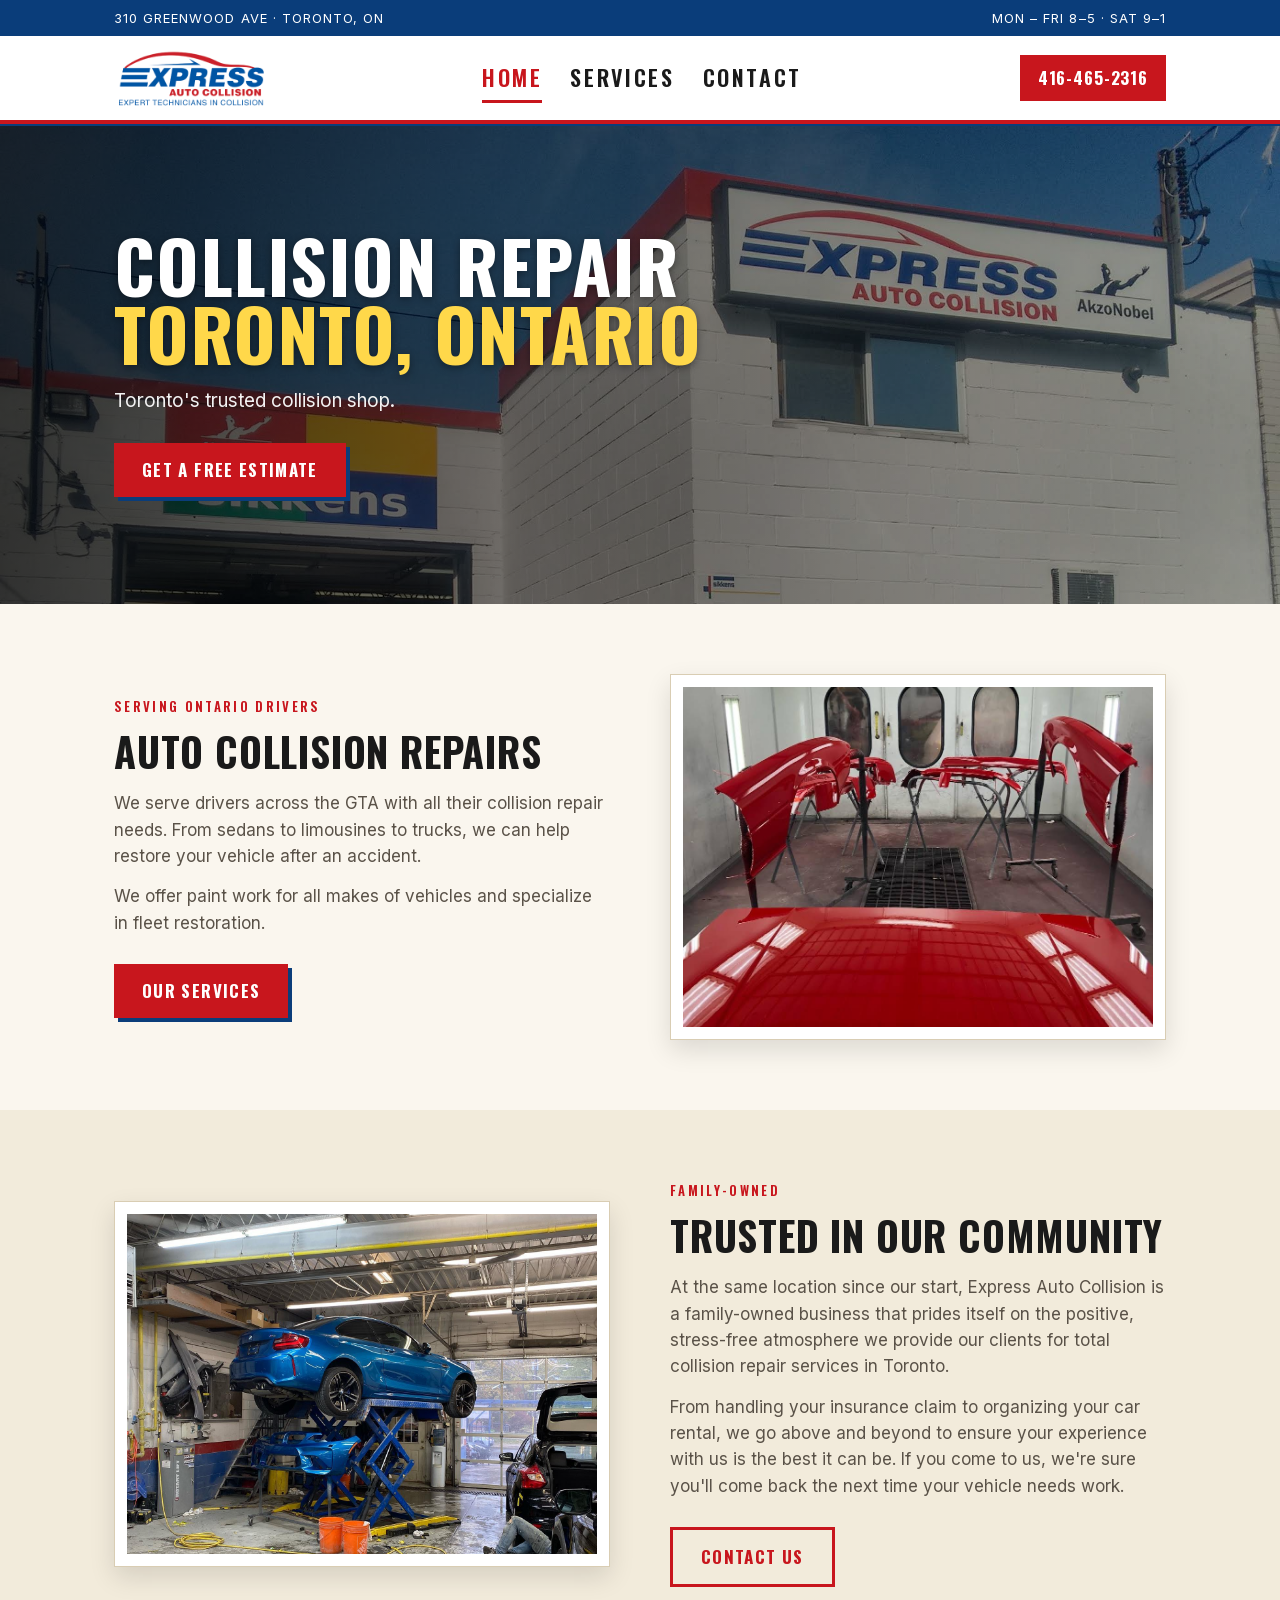
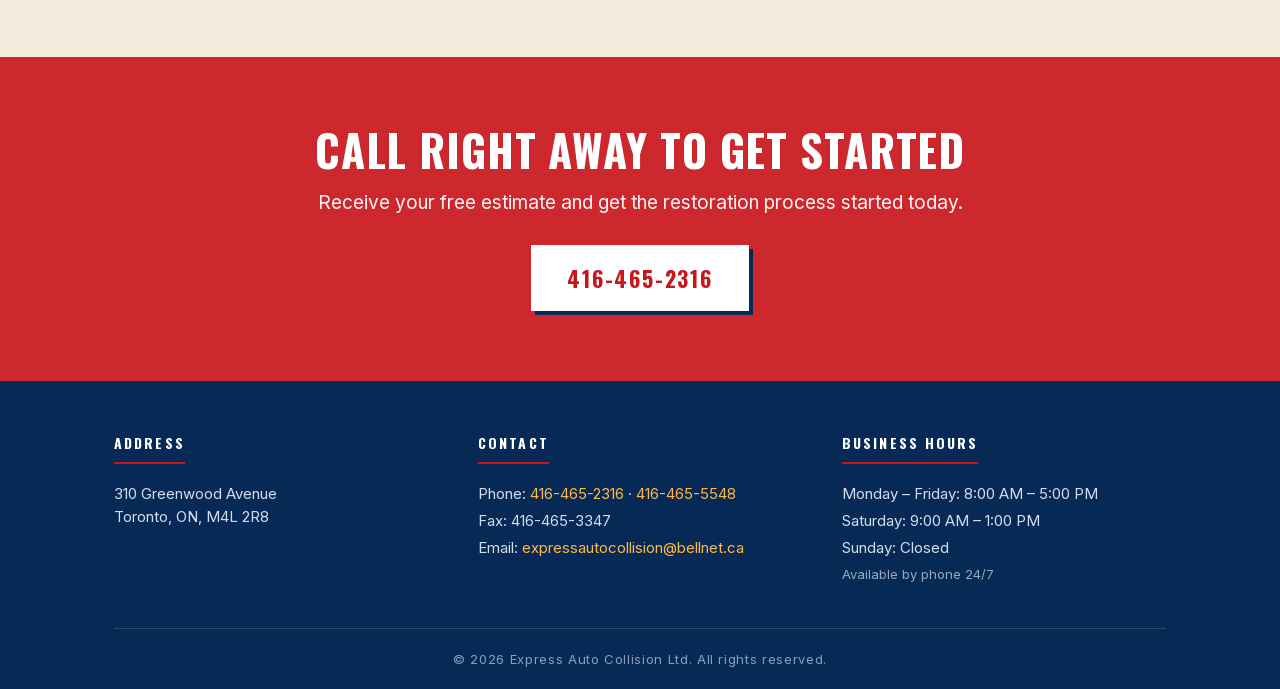
==== index.html @ 0d34accd "More text updates" ====
<!DOCTYPE html>
<html lang="en">
<head>
  <meta charset="UTF-8">
  <meta name="viewport" content="width=device-width, initial-scale=1.0">
  <title>Express Auto Collision &mdash; Toronto Collision Repair</title>
  <meta name="description" content="Express Auto Collision in Toronto, Ontario &mdash; collision repairs, paintwork, fleet restoration, insurance claims handling, and free estimates.">
  <link rel="icon" type="image/png" href="assets/favicon/favicon-96x96.png" sizes="96x96">
  <link rel="icon" type="image/svg+xml" href="assets/favicon/favicon.svg">
  <link rel="shortcut icon" href="assets/favicon/favicon.ico">
  <link rel="apple-touch-icon" sizes="180x180" href="assets/favicon/apple-touch-icon.png">
  <link rel="manifest" href="assets/favicon/site.webmanifest">
  <link rel="stylesheet" href="styles.css">
</head>
<body>

  <div class="topbar">
    <div class="topbar-inner">
      <span>310 Greenwood Ave &middot; Toronto, ON</span>
      <span>Mon &ndash; Fri 8&ndash;5 &middot; Sat 9&ndash;1</span>
    </div>
  </div>

  <header class="site">
    <div class="container">
      <div class="header-row">
        <a href="index.html" class="logo">
          <img src="assets/images/logo.png" alt="Express Auto Collision">
        </a>
        <nav class="main" id="mainnav">
          <a href="index.html" class="active">Home</a>
          <a href="services.html">Services</a>
          <a href="contact.html">Contact</a>
        </nav>
        <a href="tel:4164652316" class="phone-cta">416-465-2316</a>
        <button class="menu-btn" id="menubtn" aria-label="Toggle menu" aria-controls="mainnav" aria-expanded="false">
          <span class="bar"></span>
          <span class="bar"></span>
          <span class="bar"></span>
        </button>
      </div>
    </div>
  </header>

  <section class="hero">
    <img class="hero-img" src="assets/images/outside.jpg" alt="Express Auto Collision storefront" style="object-position: top;">
    <div class="hero-overlay">
      <div class="hero-content">
        <h1>
          Collision Repair
          <span class="accent">Toronto, Ontario</span>
        </h1>
        <p class="lede">Toronto's trusted collision shop.</p>
        <a href="contact.html" class="btn btn-primary">Get a Free Estimate</a>
      </div>
    </div>
  </section>


  <section class="split">
    <div class="container">
      <div class="split-grid">
        <div>
          <p class="eyebrow">Serving Ontario Drivers</p>
          <h2>Auto Collision Repairs</h2>
          <p>We serve drivers across the GTA with all their collision repair needs. From sedans to limousines to trucks, we can help restore your vehicle after an accident.</p>
          <p>We offer paint work for all makes of vehicles and specialize in fleet restoration.</p>
          <a href="services.html" class="btn btn-primary" style="margin-top:14px;">Our Services</a>
        </div>
        <div class="framed">
          <img src="assets/images/red.jpg" alt="Red paint job in progress">
        </div>
      </div>
    </div>
  </section>

  <section class="split alt">

    <div class="container">
      <div class="split-grid reverse">
        <div>
          <p class="eyebrow">Family-Owned</p>
          <h2>Trusted in Our Community</h2>
          <p>At the same location since our start, Express Auto Collision is a family-owned business that prides itself on the positive, stress-free atmosphere we provide our clients for total collision repair services in Toronto.</p>
          <p>From handling your insurance claim to organizing your car rental, we go above and beyond to ensure your experience with us is the best it can be. If you come to us, we're sure you'll come back the next time your vehicle needs work.</p>
          <a href="contact.html" class="btn btn-outline" style="margin-top:14px;">Contact Us</a>
        </div>
        <div class="framed">
          <img src="assets/images/bmw-on-lift.png" alt="Vehicle on lift inside shop">
        </div>
      </div>
    </div>
  </section>

  <section class="cta-banner">
    <div class="container">
      <h2>Call Right Away to Get Started</h2>
      <p>Receive your free estimate and get the restoration process started today.</p>
      <a href="tel:4164652316" class="btn">416-465-2316</a>
    </div>
  </section>

  <footer class="site">
    <div class="container">
      <div class="footer-grid">
        <div>
          <h4>Address</h4>
          <p>310 Greenwood Avenue<br>Toronto, ON, M4L 2R8</p>
        </div>
        <div>
          <h4>Contact</h4>
          <p>Phone: <a href="tel:4164652316">416-465-2316</a> &middot; <a href="tel:4164655548">416-465-5548</a></p>
          <p>Fax: 416-465-3347</p>
          <p>Email: <a href="mailto:expressautocollision@bellnet.ca">expressautocollision@bellnet.ca</a></p>
        </div>
        <div>
          <h4>Business Hours</h4>
          <p>Monday &ndash; Friday: 8:00 AM &ndash; 5:00 PM</p>
          <p>Saturday: 9:00 AM &ndash; 1:00 PM</p>
          <p>Sunday: Closed</p>
          <p style="opacity:.7;font-size:13px;">Available by phone 24/7</p>
        </div>
      </div>
      <div class="copyright">
        &copy; <span id="year">2026</span> Express Auto Collision Ltd. All rights reserved.
      </div>
    </div>
  </footer>

  <script>
    document.getElementById('year').textContent = new Date().getFullYear();
    const btn = document.getElementById('menubtn');
    const nav = document.getElementById('mainnav');
    const setMenu = (open) => {
      nav.classList.toggle('open', open);
      btn.setAttribute('aria-expanded', open);
    };
    btn.addEventListener('click', (e) => {
      e.stopPropagation();
      setMenu(!nav.classList.contains('open'));
    });
    nav.querySelectorAll('a').forEach(a => a.addEventListener('click', () => setMenu(false)));
    document.addEventListener('click', (e) => {
      if (nav.classList.contains('open') && !nav.contains(e.target) && !btn.contains(e.target)) setMenu(false);
    });
    document.addEventListener('keydown', (e) => { if (e.key === 'Escape') setMenu(false); });
  </script>
</body>
</html>
---- styles.css ----
@font-face {
  font-family: 'Oswald';
  font-style: normal;
  font-weight: 500 700;
  font-display: swap;
  src: url(assets/fonts/Oswald.woff2) format('woff2');
}
@font-face {
  font-family: 'Inter';
  font-style: normal;
  font-weight: 400 600;
  font-display: swap;
  src: url(assets/fonts/Inter.woff2) format('woff2');
}

:root {
  --red: #C8161D;
  --red-dark: #9E1117;
  --blue: #0A3D7A;
  --blue-dark: #062a55;
  --ink: #1a1a1a;
  --paper: #FAF6EE;
  --paper-2: #F2EBDB;
  --rule: #d9cdb3;
  --muted: #5a5248;
}

* { box-sizing: border-box; margin: 0; padding: 0; }

html { scroll-behavior: smooth; }

body {
  font-family: 'Inter', -apple-system, BlinkMacSystemFont, 'Segoe UI', sans-serif;
  background: var(--paper);
  color: var(--ink);
  line-height: 1.55;
  -webkit-font-smoothing: antialiased;
}

img { display: block; max-width: 100%; }
a { color: inherit; }

.container, .hero-content, .topbar-inner { max-width: 1100px; margin: 0 auto; }
.container, .hero-content { padding: 0 24px; }

h1, h2, h3, .display {
  font-family: 'Oswald', 'Arial Narrow', sans-serif;
  font-weight: 700;
  letter-spacing: 0.02em;
  text-transform: uppercase;
  line-height: 1.05;
}

.eyebrow {
  font-family: 'Oswald', sans-serif;
  font-weight: 600;
  letter-spacing: 0.18em;
  text-transform: uppercase;
  font-size: 13px;
  color: var(--red);
}

.topbar {
  background: var(--blue);
  color: #fff;
  font-size: 13px;
  letter-spacing: 0.08em;
  text-transform: uppercase;
}
.topbar-inner {
  display: flex;
  justify-content: space-between;
  align-items: center;
  padding: 8px 24px;
}
.topbar a { text-decoration: none; font-weight: 600; }
.topbar a:hover { color: #ffd; }

header.site {
  background: #fff;
  border-bottom: 4px solid var(--red);
  position: sticky;
  top: 0;
  z-index: 50;
  box-shadow: 0 2px 0 var(--blue);
}
.header-row {
  display: flex;
  align-items: center;
  justify-content: space-between;
  padding: 14px 0;
}
.logo img { height: 56px; width: auto; }

nav.main { display: flex; gap: 28px; align-items: center; }
nav.main a {
  font-family: 'Oswald', sans-serif;
  font-weight: 600;
  letter-spacing: 0.12em;
  text-transform: uppercase;
  text-decoration: none;
  color: var(--ink);
  font-size: 22px;
  padding: 6px 0;
  border-bottom: 3px solid transparent;
  transition: border-color .15s, color .15s;
}
nav.main a:hover { color: var(--red); }
nav.main a.active { color: var(--red); border-bottom-color: var(--red); }

.phone-cta {
  font-family: 'Oswald', sans-serif;
  font-weight: 700;
  letter-spacing: 0.05em;
  background: var(--red);
  color: #fff !important;
  text-decoration: none;
  padding: 10px 18px;
  font-size: 17px;
  display: inline-flex;
  align-items: center;
  gap: 8px;
}
.phone-cta:hover { background: var(--red-dark); }

.menu-btn {
  display: none;
  background: none;
  border: 2px solid var(--ink);
  width: 42px;
  height: 38px;
  padding: 0;
  position: relative;
  cursor: pointer;
}
.menu-btn .bar {
  position: absolute;
  left: 9px;
  right: 9px;
  height: 2px;
  background: var(--ink);
  transition: top .2s ease, transform .2s ease, opacity .15s ease;
}
.menu-btn .bar:nth-child(1) { top: 11px; }
.menu-btn .bar:nth-child(2) { top: 17px; }
.menu-btn .bar:nth-child(3) { top: 23px; }
.menu-btn[aria-expanded="true"] .bar:nth-child(1) { top: 17px; transform: rotate(45deg); }
.menu-btn[aria-expanded="true"] .bar:nth-child(2) { opacity: 0; }
.menu-btn[aria-expanded="true"] .bar:nth-child(3) { top: 17px; transform: rotate(-45deg); }

.hero {
  position: relative;
  background: #222;
  overflow: hidden;
}
.hero-img {
  width: 100%;
  height: 480px;
  object-fit: cover;
  object-position: center;
  filter: brightness(0.75);
}
.hero-overlay, .page-banner-overlay {
  position: absolute;
  inset: 0;
  display: flex;
  align-items: center;
}
.hero-overlay {
  background: linear-gradient(90deg, rgba(0,0,0,0.7) 0%, rgba(0,0,0,0.35) 50%, rgba(0,0,0,0.1) 100%);
}
.hero-content { width: 100%; }
.hero h1 {
  color: #fff;
  font-size: clamp(40px, 6vw, 72px);
  line-height: 0.95;
  margin-bottom: 18px;
  text-shadow: 0 2px 8px rgba(0,0,0,0.4);
}
.hero h1 .accent { color: #ffd84a; display: block; }
.hero p.lede {
  color: #f2f2f2;
  font-size: 19px;
  max-width: 560px;
  margin-bottom: 28px;
}

.btn {
  display: inline-block;
  font-family: 'Oswald', sans-serif;
  font-weight: 700;
  text-transform: uppercase;
  letter-spacing: 0.08em;
  text-decoration: none;
  padding: 14px 28px;
  font-size: 17px;
  transition: transform .1s, background .15s;
  border: 0;
  cursor: pointer;
}
.btn-primary {
  background: var(--red);
  color: #fff;
  box-shadow: 4px 4px 0 var(--blue);
}
.btn-primary:hover { background: var(--red-dark); transform: translate(-2px, -2px); box-shadow: 6px 6px 0 var(--blue); }
.btn-outline {
  background: transparent;
  color: var(--red);
  border: 3px solid var(--red);
}
.btn-outline:hover { background: var(--red); color: #fff; }

.trust-strip {
  background: var(--blue);
  color: #fff;
}
.trust-grid {
  display: grid;
  grid-template-columns: repeat(3, 1fr);
}
.trust-item {
  padding: 22px 16px;
  text-align: center;
  font-family: 'Oswald', sans-serif;
  font-weight: 600;
  letter-spacing: 0.08em;
  text-transform: uppercase;
  font-size: 15px;
  border-right: 1px solid rgba(255,255,255,0.25);
}
.trust-item:last-child { border-right: 0; }
.trust-item .check { color: #ffd84a; font-weight: 900; margin-right: 6px; }

section.split {
  padding: 70px 0;
}
section.split.alt { background: var(--paper-2); }
.split-grid {
  display: grid;
  grid-template-columns: 1fr 1fr;
  gap: 60px;
  align-items: center;
}
.split-grid.reverse > div:first-child { order: 2; }

section h2 {
  font-size: clamp(28px, 3.5vw, 40px);
  color: var(--ink);
  margin-bottom: 18px;
}
section p { color: var(--muted); margin-bottom: 14px; font-size: 17px; }
.eyebrow + h2 { margin-top: 6px; }

.framed {
  position: relative;
  padding: 12px;
  background: #fff;
  border: 1px solid var(--rule);
  box-shadow: 0 10px 24px rgba(0,0,0,0.12);
}
.framed img {
  width: 100%;
  height: 340px;
  object-fit: cover;
  display: block;
}

.cta-banner {
  background:
    linear-gradient(rgba(200,22,29,0.92), rgba(200,22,29,0.92)),
    url('assets/images/rolls-royce.png') center/cover;
  color: #fff;
  padding: 70px 0;
  text-align: center;
}
.cta-banner h2 {
  font-size: clamp(28px, 4vw, 44px);
  color: #fff;
  margin-bottom: 14px;
}
.cta-banner p { color: #fff; font-size: 19px; margin-bottom: 28px; opacity: 0.95; }
.cta-banner .btn {
  background: #fff;
  color: var(--red);
  box-shadow: 4px 4px 0 var(--blue-dark);
  font-size: 22px;
  padding: 16px 36px;
}
.cta-banner .btn:hover { background: #fffbe6; transform: translate(-2px, -2px); box-shadow: 6px 6px 0 var(--blue-dark); }

.page-banner {
  position: relative;
  background: var(--ink);
  padding: 0;
  overflow: hidden;
}
.page-banner-img {
  width: 100%;
  height: 380px;
  object-fit: cover;
  object-position: top;
  filter: brightness(0.45);
}
.page-banner h1 {
  color: #fff;
  font-size: clamp(32px, 5vw, 52px);
}
.page-banner p.lede { color: #f2f2f2; font-size: 18px; margin-top: 10px; }

.services-grid {
  display: grid;
  grid-template-columns: 1fr 1fr;
  gap: 16px;
  margin-top: 28px;
}
.service-item {
  background: #fff;
  border: 1px solid var(--rule);
  border-left: 5px solid var(--red);
  padding: 16px 20px;
  display: flex;
  align-items: center;
  gap: 14px;
  font-family: 'Oswald', sans-serif;
  font-weight: 600;
  letter-spacing: 0.03em;
  text-transform: uppercase;
  font-size: 16px;
}
.service-item .num {
  color: var(--blue);
  font-weight: 700;
  font-size: 22px;
  font-family: 'Oswald', sans-serif;
}

.services-layout {
  display: grid;
  grid-template-columns: 1.7fr 1fr;
  gap: 48px;
  margin-top: 28px;
  align-items: start;
}
.services-list { list-style: none; margin-top: 16px; }
.services-list li {
  display: flex;
  align-items: center;
  gap: 14px;
  padding: 14px 0;
  border-bottom: 1px solid var(--rule);
  font-family: 'Oswald', sans-serif;
  font-weight: 600;
  letter-spacing: 0.03em;
  text-transform: uppercase;
  font-size: 17px;
  color: var(--ink);
}
.services-list li:last-child { border-bottom: 0; }
.services-list .tick {
  flex-shrink: 0;
  width: 26px;
  height: 26px;
  background: var(--red);
  color: #fff;
  display: flex;
  align-items: center;
  justify-content: center;
  font-size: 14px;
  font-weight: 900;
}
.services-photo-col { display: grid; gap: 28px; }
.services-photo-col .framed img { height: 220px; }

.contact-grid {
  display: grid;
  grid-template-columns: 2fr 3fr;
  gap: 40px;
  align-items: stretch;
}
.info-card {
  background: #fff;
  border: 1px solid var(--rule);
  border-top: 5px solid var(--red);
  padding: 28px;
}
.info-row {
  display: flex;
  gap: 14px;
  padding: 16px 0;
  border-bottom: 1px dashed var(--rule);
}
.info-row:last-child { border-bottom: 0; }
.info-icon {
  width: 38px;
  height: 38px;
  background: var(--blue);
  color: #fff;
  display: flex;
  align-items: center;
  justify-content: center;
  flex-shrink: 0;
}
.info-icon svg { width: 18px; height: 18px; }
.info-row strong {
  font-family: 'Oswald', sans-serif;
  letter-spacing: 0.08em;
  text-transform: uppercase;
  font-size: 14px;
  color: var(--blue);
  display: block;
  margin-bottom: 4px;
}
.info-row a { color: var(--red); text-decoration: none; font-weight: 600; }
.info-row a:hover { text-decoration: underline; }
.map iframe {
  width: 100%;
  height: 100%;
  min-height: 460px;
  border: 4px solid var(--blue);
  display: block;
}

footer.site {
  background: var(--blue-dark);
  color: #d4ddee;
  padding: 50px 0 0;
  margin-top: 0;
}
.footer-grid {
  display: grid;
  grid-template-columns: repeat(3, 1fr);
  gap: 40px;
}
footer h4 {
  font-family: 'Oswald', sans-serif;
  font-weight: 700;
  letter-spacing: 0.15em;
  text-transform: uppercase;
  color: #fff;
  font-size: 14px;
  margin-bottom: 14px;
  border-bottom: 2px solid var(--red);
  padding-bottom: 8px;
  display: inline-block;
}
footer p { color: #d4ddee; margin: 4px 0; font-size: 15px; }
footer a { color: #ffb84a; text-decoration: none; }
footer a:hover { text-decoration: underline; }
.copyright {
  border-top: 1px solid rgba(255,255,255,0.15);
  margin-top: 40px;
  padding: 20px 0;
  text-align: center;
  font-size: 13px;
  color: #8b9ec0;
  letter-spacing: 0.05em;
}

@media (max-width: 768px) {
  .menu-btn { display: block; }
  nav.main { display: none; position: absolute; top: calc(100% + 4px); left: 0; right: 0; background: #fff; flex-direction: column; align-items: stretch; gap: 0; padding: 0; box-shadow: 0 8px 20px rgba(0,0,0,0.15); }
  nav.main.open { display: flex; animation: navdrop .18s ease; }
  @keyframes navdrop { from { opacity: 0; transform: translateY(-8px); } to { opacity: 1; transform: translateY(0); } }
  nav.main a { padding: 16px 24px; border-bottom: 1px solid #eee; border-left: 4px solid transparent; }
  nav.main a.active { border-left-color: var(--red); border-bottom-color: #eee; }
  .topbar-inner { font-size: 11px; padding: 6px 16px; letter-spacing: 0.02em; }
  .split-grid { grid-template-columns: 1fr; gap: 32px; }
  .split-grid.reverse > div:first-child { order: 0; }
  .trust-grid { grid-template-columns: 1fr; }
  .trust-item { border-right: 0; border-bottom: 1px solid rgba(255,255,255,0.25); }
  .services-grid { grid-template-columns: 1fr; }
  .services-layout { grid-template-columns: 1fr; gap: 32px; }
  .contact-grid { grid-template-columns: 1fr; }
  .map iframe { min-height: 320px; }
  .footer-grid { grid-template-columns: 1fr; gap: 28px; }
  .hero-img { height: 360px; }
  .header-row { gap: 10px; }
  .logo { margin-right: auto; }
  .logo img { height: 42px; }
  .phone-cta { height: 38px; padding: 0 16px; font-size: 16px; letter-spacing: 0.02em; white-space: nowrap; }
}

@media (max-width: 360px) {
  .logo img { height: 38px; }
  .phone-cta { padding: 0 11px; font-size: 15px; }
}
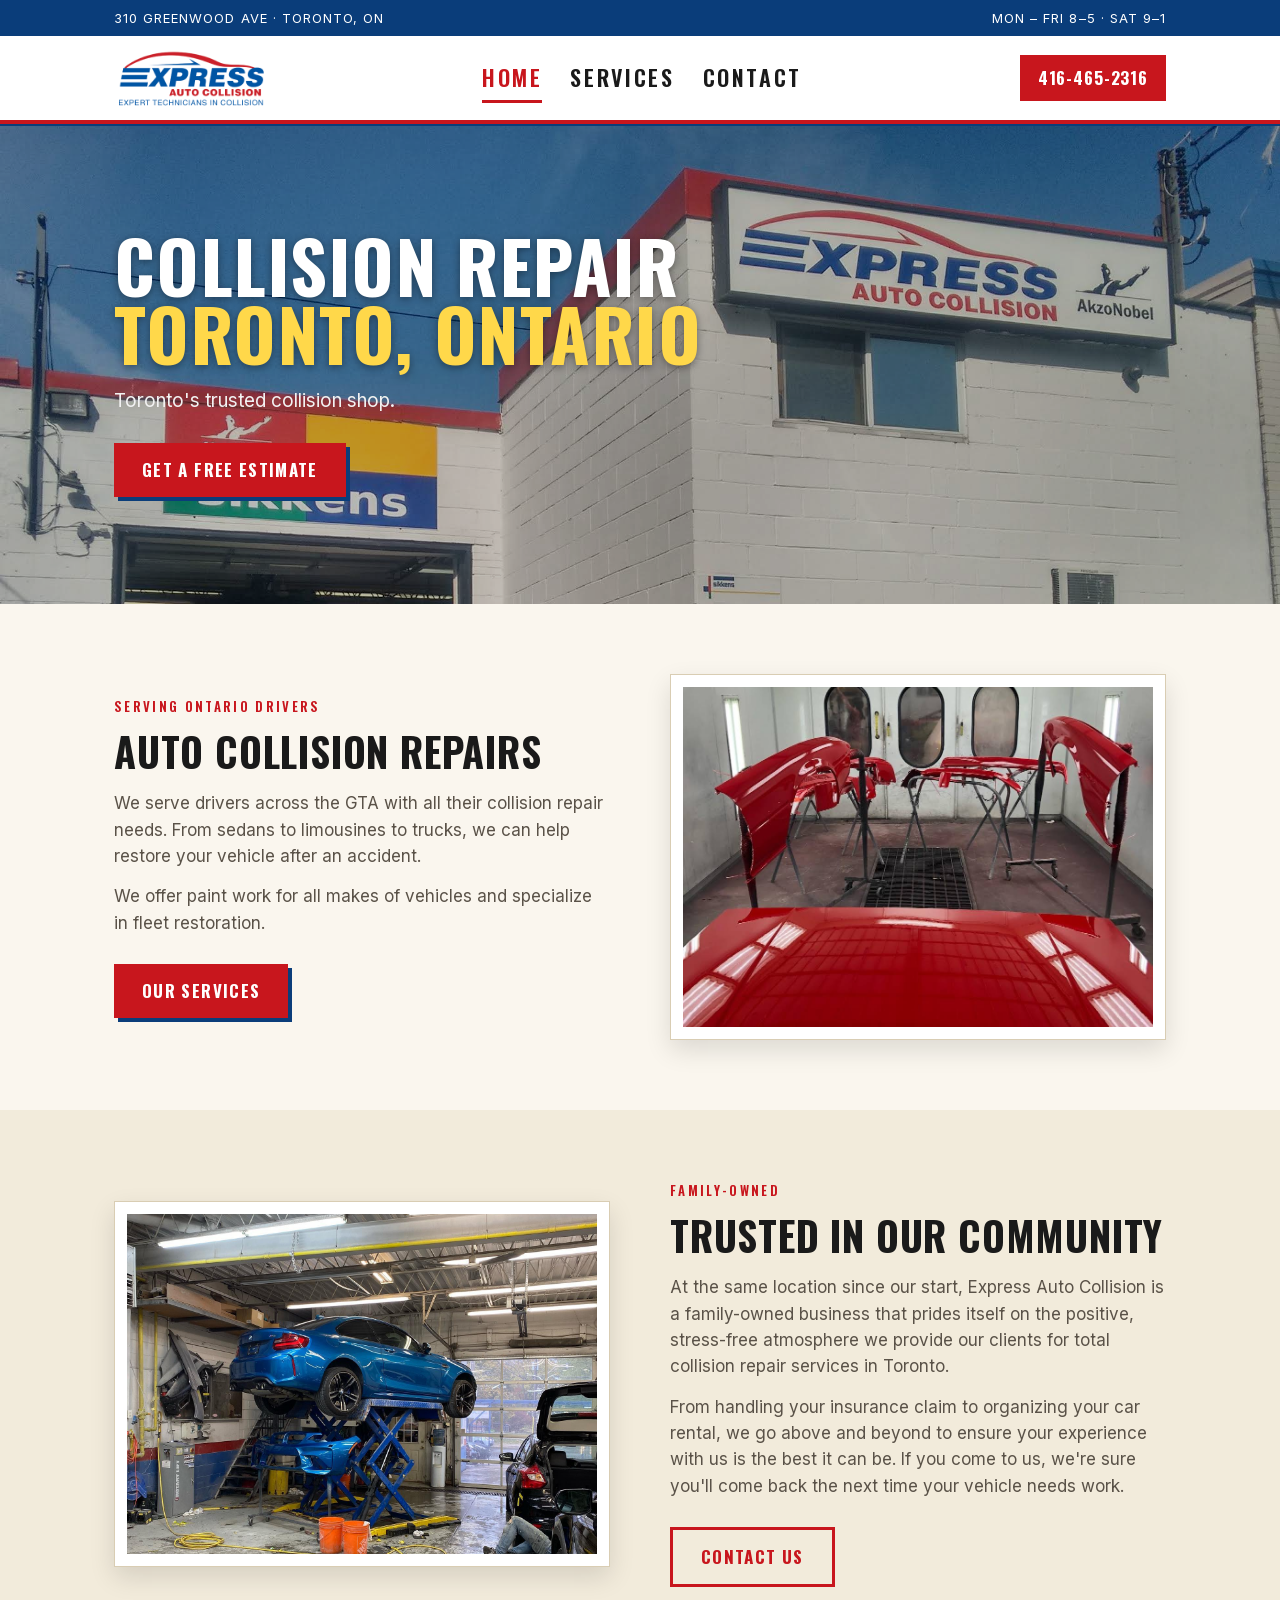
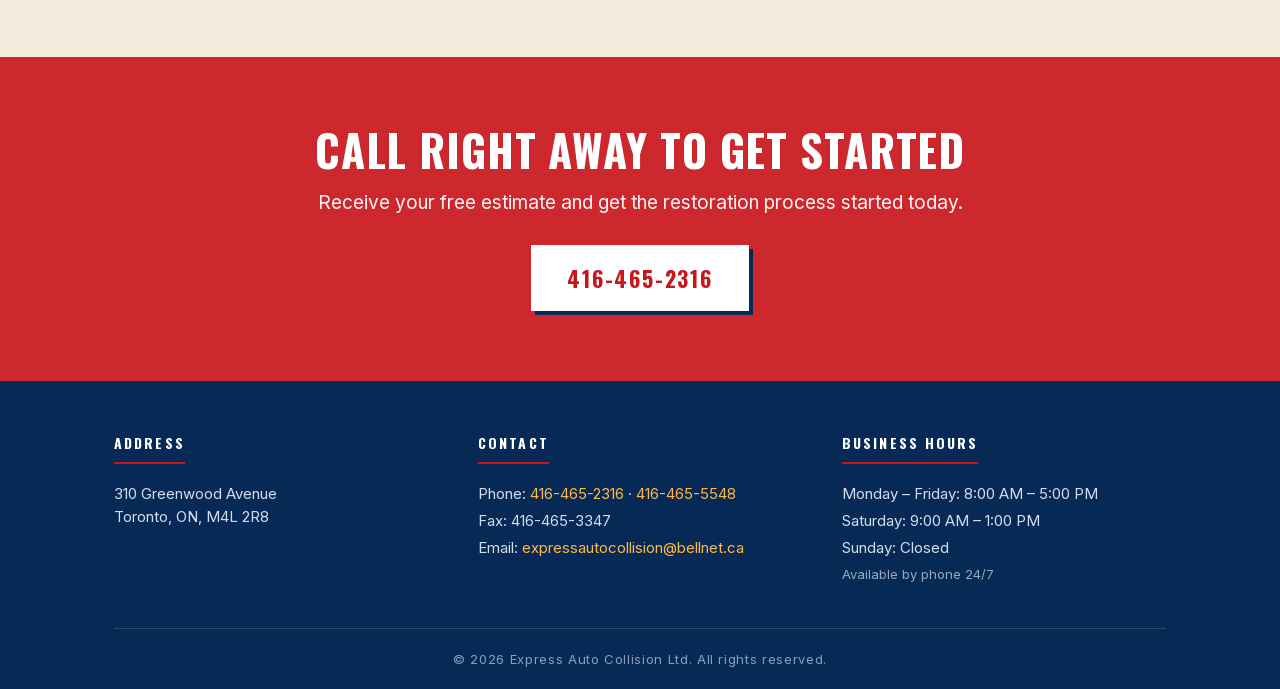
==== commit 4b66cb48: "update titles and desc" ====
--- a/index.html
+++ b/index.html
@@ -3,8 +3,8 @@
 <head>
   <meta charset="UTF-8">
   <meta name="viewport" content="width=device-width, initial-scale=1.0">
-  <title>Express Auto Collision &mdash; Toronto Collision Repair</title>
-  <meta name="description" content="Express Auto Collision in Toronto, Ontario &mdash; collision repairs, paintwork, fleet restoration, insurance claims handling, and free estimates.">
+  <title>Express Auto Collision</title>
+  <meta name="description" content="Toronto's trusted collision shop.">
   <link rel="icon" type="image/png" href="assets/favicon/favicon-96x96.png" sizes="96x96">
   <link rel="icon" type="image/svg+xml" href="assets/favicon/favicon.svg">
   <link rel="shortcut icon" href="assets/favicon/favicon.ico">
--- a/styles.css
+++ b/styles.css
@@ -43,7 +43,7 @@
 .container, .hero-content, .topbar-inner { max-width: 1100px; margin: 0 auto; }
 .container, .hero-content { padding: 0 24px; }
 
-h1, h2, h3, .display {
+h1, h2, h3 {
   font-family: 'Oswald', 'Arial Narrow', sans-serif;
   font-weight: 700;
   letter-spacing: 0.02em;
@@ -166,9 +166,6 @@
   display: flex;
   align-items: center;
 }
-.hero-overlay {
-  background: linear-gradient(90deg, rgba(0,0,0,0.7) 0%, rgba(0,0,0,0.35) 50%, rgba(0,0,0,0.1) 100%);
-}
 .hero-content { width: 100%; }
 .hero h1 {
   color: #fff;
@@ -211,26 +208,6 @@
 }
 .btn-outline:hover { background: var(--red); color: #fff; }
 
-.trust-strip {
-  background: var(--blue);
-  color: #fff;
-}
-.trust-grid {
-  display: grid;
-  grid-template-columns: repeat(3, 1fr);
-}
-.trust-item {
-  padding: 22px 16px;
-  text-align: center;
-  font-family: 'Oswald', sans-serif;
-  font-weight: 600;
-  letter-spacing: 0.08em;
-  text-transform: uppercase;
-  font-size: 15px;
-  border-right: 1px solid rgba(255,255,255,0.25);
-}
-.trust-item:last-child { border-right: 0; }
-.trust-item .check { color: #ffd84a; font-weight: 900; margin-right: 6px; }
 
 section.split {
   padding: 70px 0;
@@ -300,7 +277,7 @@
   height: 380px;
   object-fit: cover;
   object-position: top;
-  filter: brightness(0.45);
+  filter: brightness(0.75);
 }
 .page-banner h1 {
   color: #fff;
@@ -308,32 +285,6 @@
 }
 .page-banner p.lede { color: #f2f2f2; font-size: 18px; margin-top: 10px; }
 
-.services-grid {
-  display: grid;
-  grid-template-columns: 1fr 1fr;
-  gap: 16px;
-  margin-top: 28px;
-}
-.service-item {
-  background: #fff;
-  border: 1px solid var(--rule);
-  border-left: 5px solid var(--red);
-  padding: 16px 20px;
-  display: flex;
-  align-items: center;
-  gap: 14px;
-  font-family: 'Oswald', sans-serif;
-  font-weight: 600;
-  letter-spacing: 0.03em;
-  text-transform: uppercase;
-  font-size: 16px;
-}
-.service-item .num {
-  color: var(--blue);
-  font-weight: 700;
-  font-size: 22px;
-  font-family: 'Oswald', sans-serif;
-}
 
 .services-layout {
   display: grid;
@@ -425,7 +376,6 @@
   background: var(--blue-dark);
   color: #d4ddee;
   padding: 50px 0 0;
-  margin-top: 0;
 }
 .footer-grid {
   display: grid;
@@ -467,9 +417,6 @@
   .topbar-inner { font-size: 11px; padding: 6px 16px; letter-spacing: 0.02em; }
   .split-grid { grid-template-columns: 1fr; gap: 32px; }
   .split-grid.reverse > div:first-child { order: 0; }
-  .trust-grid { grid-template-columns: 1fr; }
-  .trust-item { border-right: 0; border-bottom: 1px solid rgba(255,255,255,0.25); }
-  .services-grid { grid-template-columns: 1fr; }
   .services-layout { grid-template-columns: 1fr; gap: 32px; }
   .contact-grid { grid-template-columns: 1fr; }
   .map iframe { min-height: 320px; }
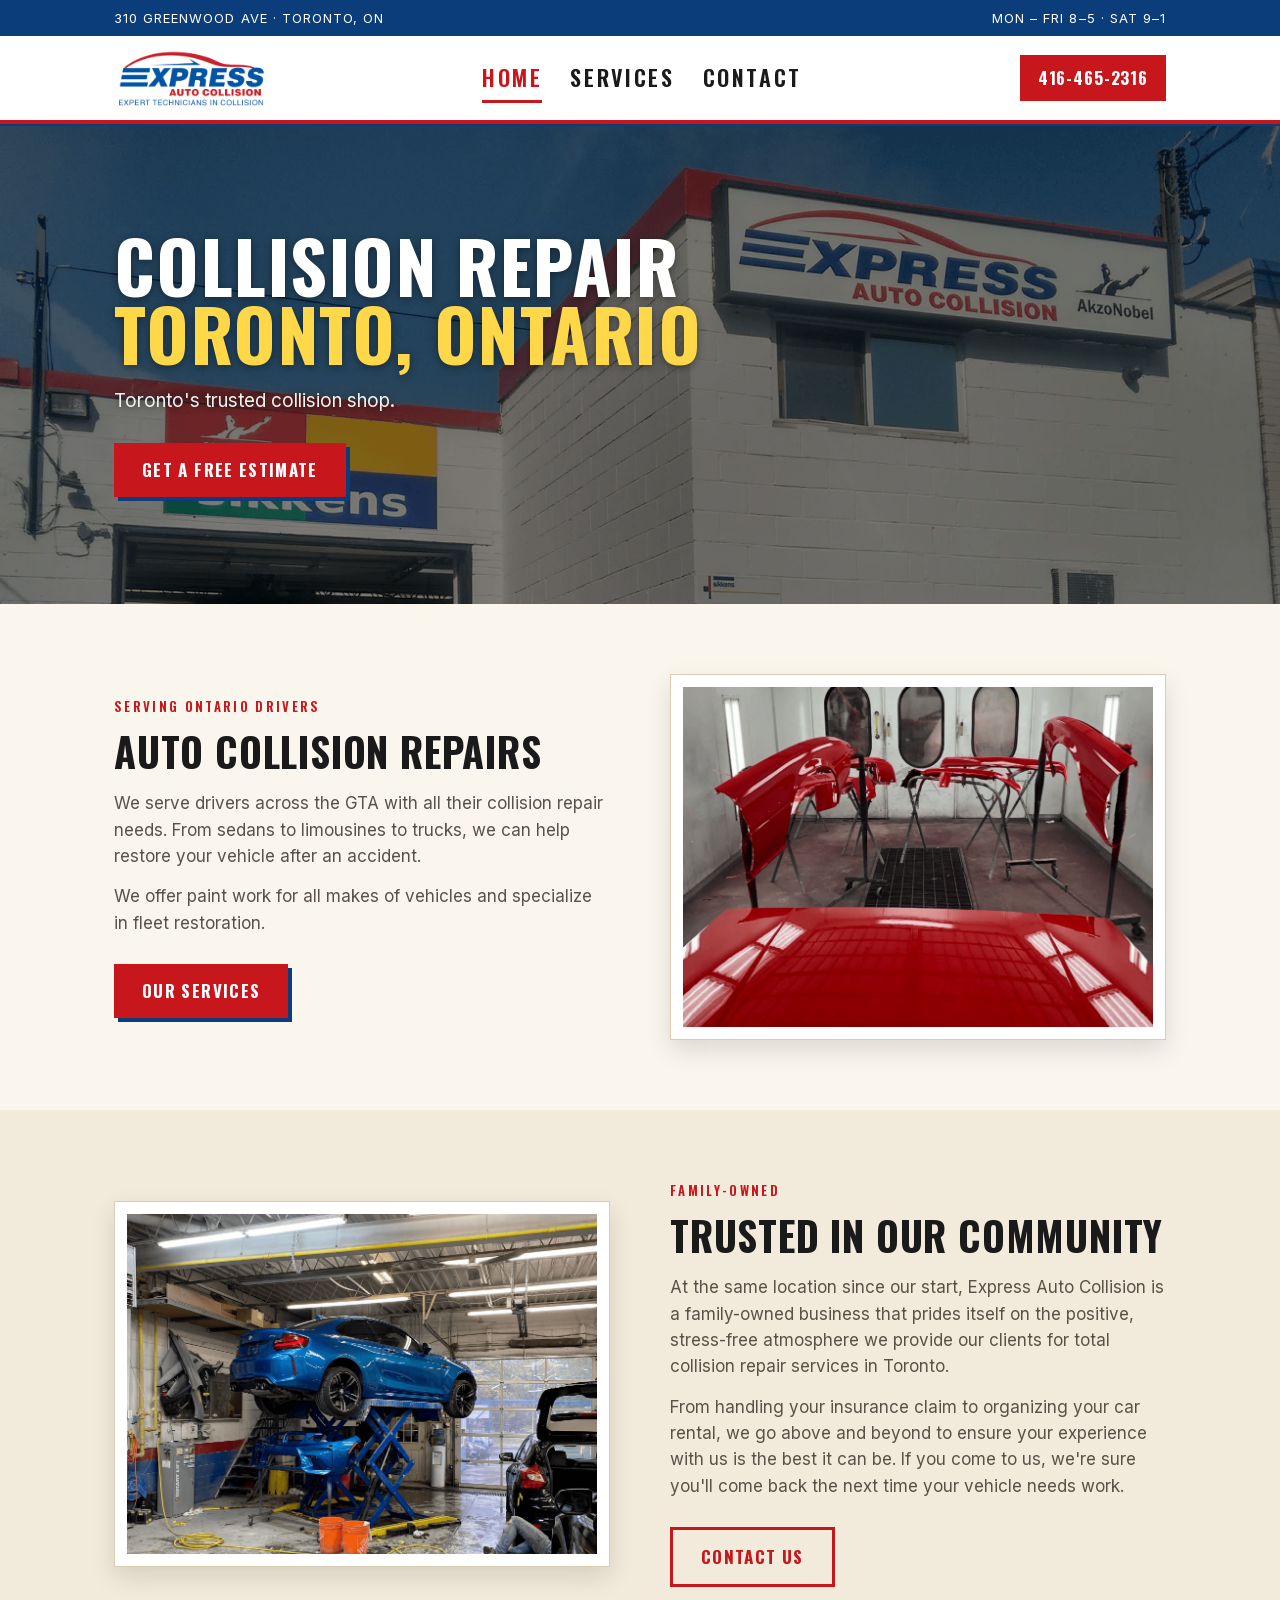
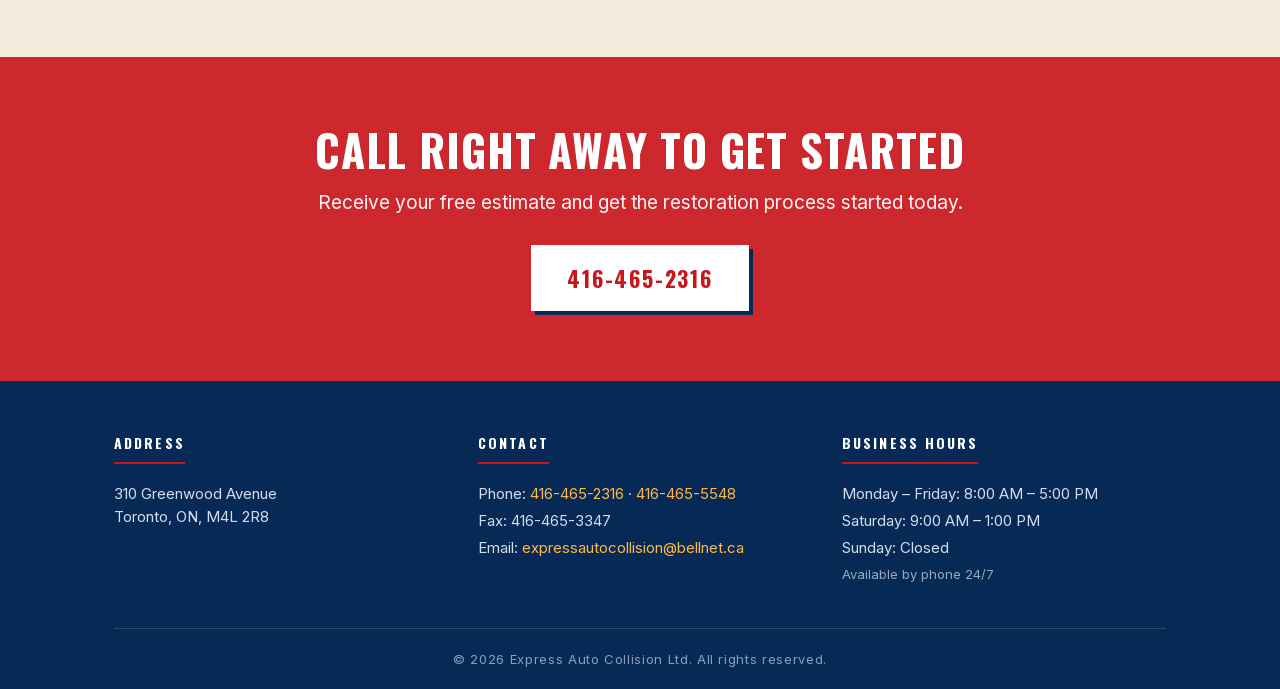
==== commit 159cfb35: "fix images" ====
--- a/index.html
+++ b/index.html
@@ -3,7 +3,7 @@
 <head>
   <meta charset="UTF-8">
   <meta name="viewport" content="width=device-width, initial-scale=1.0">
-  <title>Express Auto Collision</title>
+  <title>Express Auto Collision | Toronto</title>
   <meta name="description" content="Toronto's trusted collision shop.">
   <link rel="icon" type="image/png" href="assets/favicon/favicon-96x96.png" sizes="96x96">
   <link rel="icon" type="image/svg+xml" href="assets/favicon/favicon.svg">
@@ -11,6 +11,45 @@
   <link rel="apple-touch-icon" sizes="180x180" href="assets/favicon/apple-touch-icon.png">
   <link rel="manifest" href="assets/favicon/site.webmanifest">
   <link rel="stylesheet" href="styles.css">
+  <link rel="canonical" href="https://www.expressautocollision.ca/">
+  <meta property="og:type" content="website">
+  <meta property="og:url" content="https://www.expressautocollision.ca/">
+  <meta property="og:title" content="Express Auto Collision | Toronto">
+  <meta property="og:description" content="Toronto's trusted collision shop.">
+  <meta property="og:image" content="https://www.expressautocollision.ca/assets/images/outside.png">
+  <script type="application/ld+json">
+  {
+    "@context": "https://schema.org",
+    "@type": "AutoBodyShop",
+    "name": "Express Auto Collision",
+    "url": "https://www.expressautocollision.ca",
+    "telephone": "+14164652316",
+    "email": "expressautocollision@bellnet.ca",
+    "address": {
+      "@type": "PostalAddress",
+      "streetAddress": "310 Greenwood Avenue",
+      "addressLocality": "Toronto",
+      "addressRegion": "ON",
+      "postalCode": "M4L 2R8",
+      "addressCountry": "CA"
+    },
+    "openingHoursSpecification": [
+      {
+        "@type": "OpeningHoursSpecification",
+        "dayOfWeek": ["Monday","Tuesday","Wednesday","Thursday","Friday"],
+        "opens": "08:00",
+        "closes": "17:00"
+      },
+      {
+        "@type": "OpeningHoursSpecification",
+        "dayOfWeek": "Saturday",
+        "opens": "09:00",
+        "closes": "13:00"
+      }
+    ],
+    "image": "https://www.expressautocollision.ca/assets/images/outside.png"
+  }
+  </script>
 </head>
 <body>
 
@@ -43,7 +82,7 @@
   </header>
 
   <section class="hero">
-    <img class="hero-img" src="assets/images/outside.jpg" alt="Express Auto Collision storefront" style="object-position: top;">
+    <img class="hero-img" src="assets/images/outside.png" alt="Express Auto Collision storefront">
     <div class="hero-overlay">
       <div class="hero-content">
         <h1>
@@ -65,17 +104,16 @@
           <h2>Auto Collision Repairs</h2>
           <p>We serve drivers across the GTA with all their collision repair needs. From sedans to limousines to trucks, we can help restore your vehicle after an accident.</p>
           <p>We offer paint work for all makes of vehicles and specialize in fleet restoration.</p>
-          <a href="services.html" class="btn btn-primary" style="margin-top:14px;">Our Services</a>
+          <a href="services.html" class="btn btn-primary">Our Services</a>
         </div>
         <div class="framed">
-          <img src="assets/images/red.jpg" alt="Red paint job in progress">
+          <img src="assets/images/red.png" loading="lazy" alt="Red paint job in progress">
         </div>
       </div>
     </div>
   </section>
 
   <section class="split alt">
-
     <div class="container">
       <div class="split-grid reverse">
         <div>
@@ -83,10 +121,10 @@
           <h2>Trusted in Our Community</h2>
           <p>At the same location since our start, Express Auto Collision is a family-owned business that prides itself on the positive, stress-free atmosphere we provide our clients for total collision repair services in Toronto.</p>
           <p>From handling your insurance claim to organizing your car rental, we go above and beyond to ensure your experience with us is the best it can be. If you come to us, we're sure you'll come back the next time your vehicle needs work.</p>
-          <a href="contact.html" class="btn btn-outline" style="margin-top:14px;">Contact Us</a>
+          <a href="contact.html" class="btn btn-outline">Contact Us</a>
         </div>
         <div class="framed">
-          <img src="assets/images/bmw-on-lift.png" alt="Vehicle on lift inside shop">
+          <img src="assets/images/bmw-on-lift.png" loading="lazy" alt="Vehicle on lift inside shop">
         </div>
       </div>
     </div>
@@ -118,7 +156,7 @@
           <p>Monday &ndash; Friday: 8:00 AM &ndash; 5:00 PM</p>
           <p>Saturday: 9:00 AM &ndash; 1:00 PM</p>
           <p>Sunday: Closed</p>
-          <p style="opacity:.7;font-size:13px;">Available by phone 24/7</p>
+          <p class="footer-note">Available by phone 24/7</p>
         </div>
       </div>
       <div class="copyright">
--- a/styles.css
+++ b/styles.css
@@ -157,7 +157,7 @@
   width: 100%;
   height: 480px;
   object-fit: cover;
-  object-position: center;
+  object-position: top;
   filter: brightness(0.75);
 }
 .hero-overlay, .page-banner-overlay {
@@ -166,6 +166,7 @@
   display: flex;
   align-items: center;
 }
+.hero-overlay, .page-banner-overlay { background: rgba(0,0,0,0.35); }
 .hero-content { width: 100%; }
 .hero h1 {
   color: #fff;
@@ -180,6 +181,7 @@
   font-size: 19px;
   max-width: 560px;
   margin-bottom: 28px;
+  text-shadow: 0 1px 6px rgba(0,0,0,0.5);
 }
 
 .btn {
@@ -276,14 +278,22 @@
   width: 100%;
   height: 380px;
   object-fit: cover;
-  object-position: top;
+  object-position: center;
   filter: brightness(0.75);
 }
 .page-banner h1 {
   color: #fff;
   font-size: clamp(32px, 5vw, 52px);
 }
-.page-banner p.lede { color: #f2f2f2; font-size: 18px; margin-top: 10px; }
+.page-banner p.lede { color: #ffd84a; font-size: 18px; margin-top: 10px; font-weight: 600; text-shadow: 0 1px 6px rgba(0,0,0,0.6); }
+
+.split-grid .btn, .services-layout .btn { margin-top: 14px; }
+.services-section-heading { margin-top: 36px; font-size: 24px; }
+.footer-note { opacity: 0.7; font-size: 13px; }
+.info-intro { font-size: 15px; margin-bottom: 18px; }
+.serve-note { font-size: 14px; color: var(--blue); font-weight: 600; letter-spacing: .08em; text-transform: uppercase; }
+.fax-note { font-size: 14px; color: var(--muted); }
+.hours-note { font-size: 13px; color: var(--muted); margin-top: 6px; }
 
 
 .services-layout {
@@ -412,7 +422,7 @@
   nav.main { display: none; position: absolute; top: calc(100% + 4px); left: 0; right: 0; background: #fff; flex-direction: column; align-items: stretch; gap: 0; padding: 0; box-shadow: 0 8px 20px rgba(0,0,0,0.15); }
   nav.main.open { display: flex; animation: navdrop .18s ease; }
   @keyframes navdrop { from { opacity: 0; transform: translateY(-8px); } to { opacity: 1; transform: translateY(0); } }
-  nav.main a { padding: 16px 24px; border-bottom: 1px solid #eee; border-left: 4px solid transparent; }
+  nav.main a { padding: 16px 24px; border-bottom: 1px solid #eee; border-left: 4px solid transparent; font-size: 16px; }
   nav.main a.active { border-left-color: var(--red); border-bottom-color: #eee; }
   .topbar-inner { font-size: 11px; padding: 6px 16px; letter-spacing: 0.02em; }
   .split-grid { grid-template-columns: 1fr; gap: 32px; }
@@ -422,6 +432,7 @@
   .map iframe { min-height: 320px; }
   .footer-grid { grid-template-columns: 1fr; gap: 28px; }
   .hero-img { height: 360px; }
+  .page-banner-img { height: 240px; }
   .header-row { gap: 10px; }
   .logo { margin-right: auto; }
   .logo img { height: 42px; }
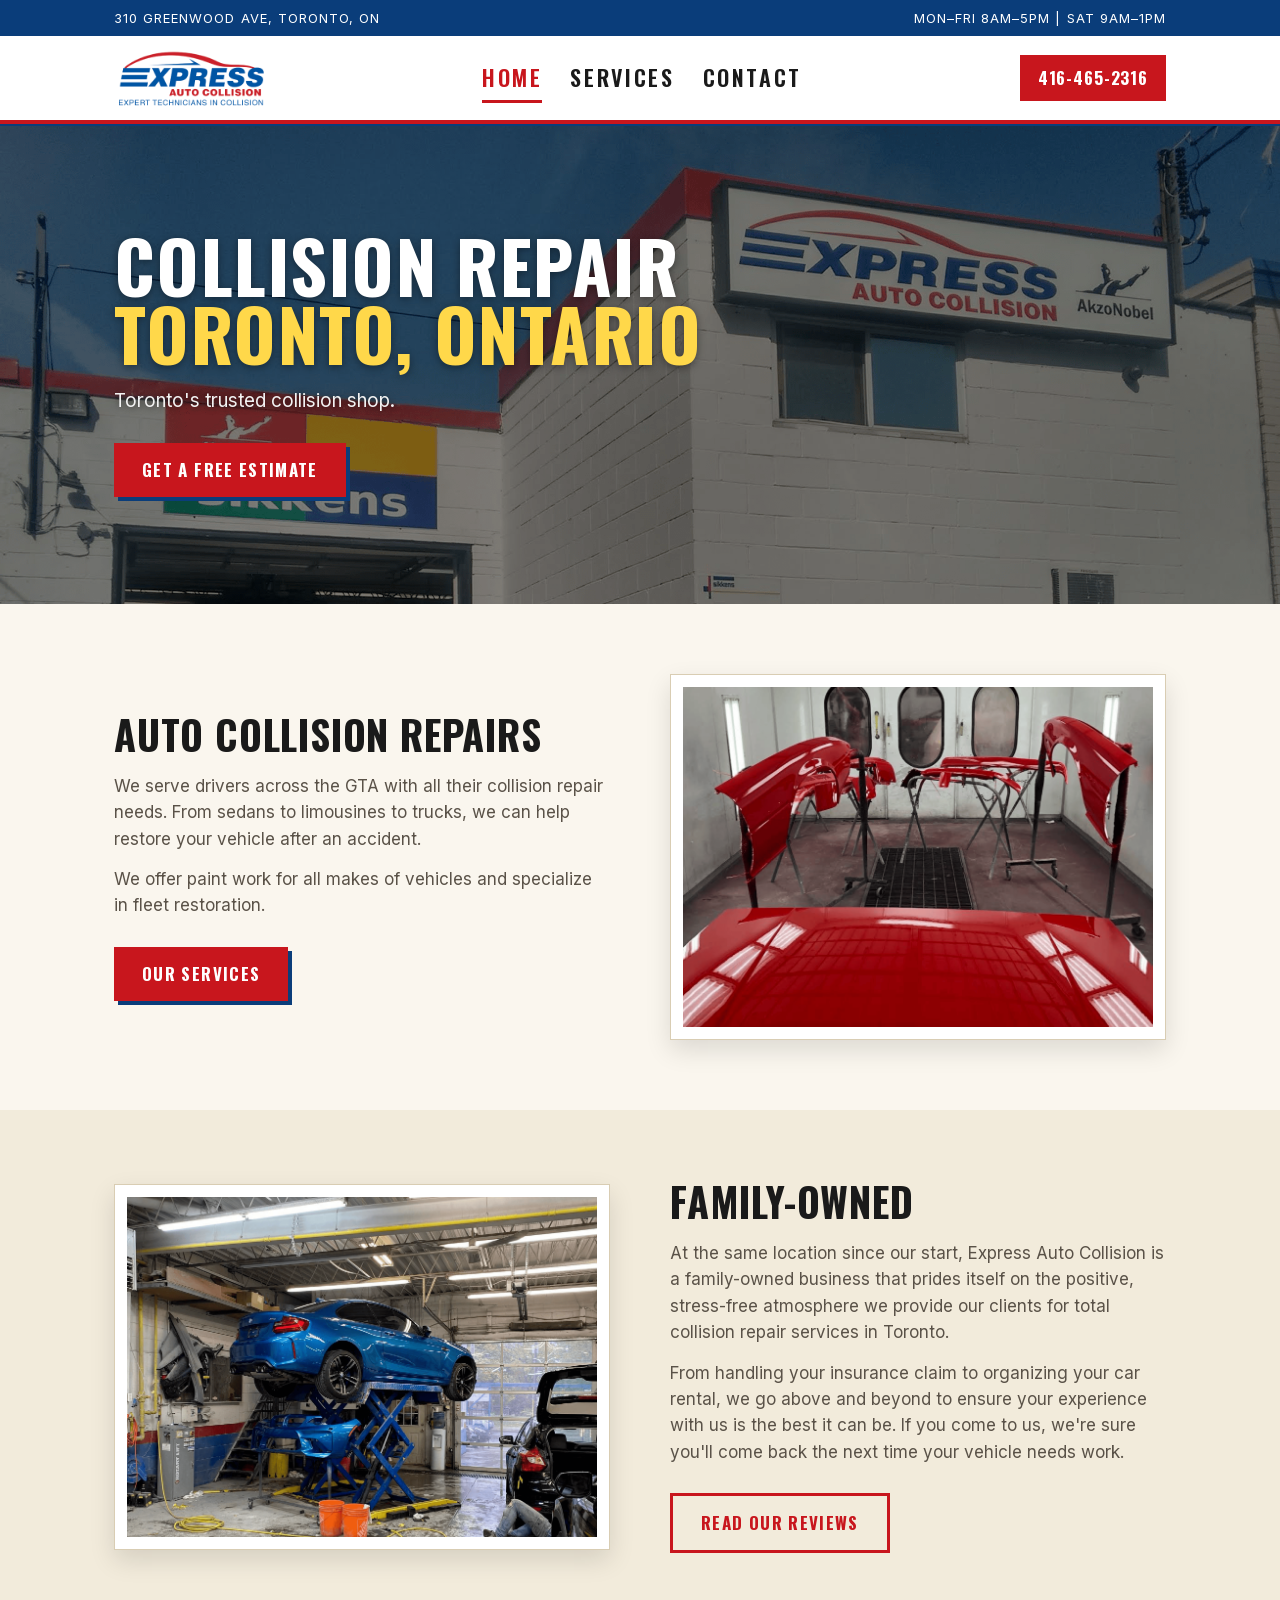
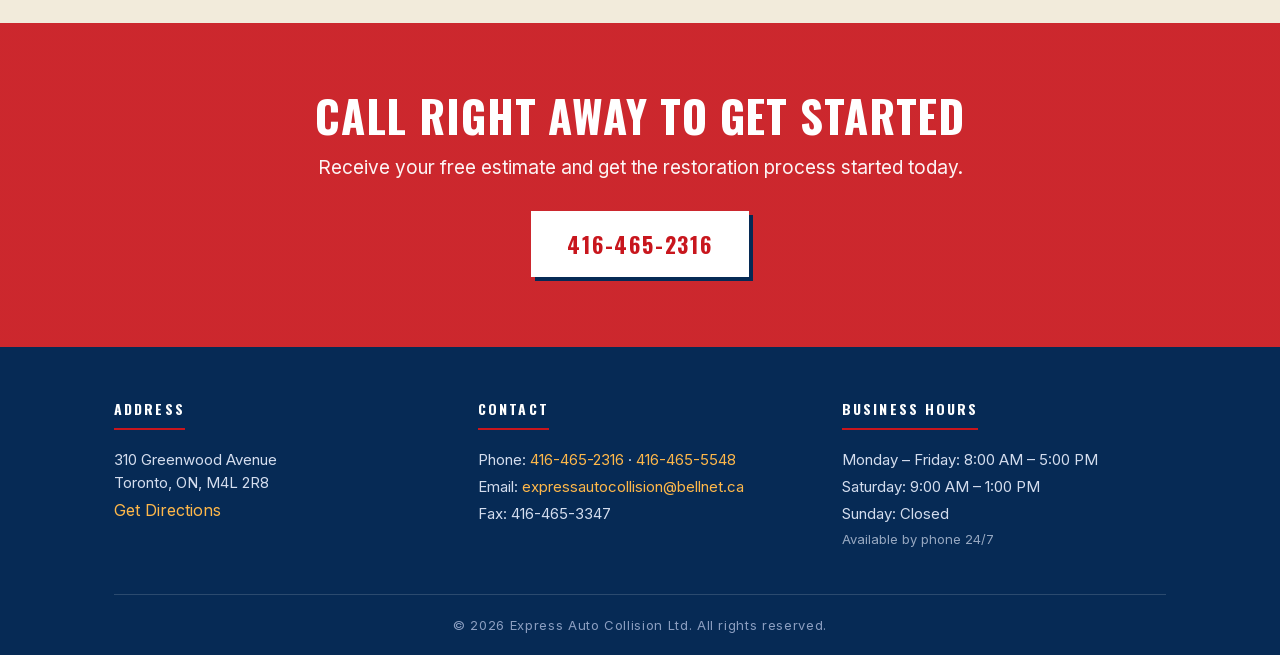
==== commit 538ce509: "Update minor things" ====
--- a/index.html
+++ b/index.html
@@ -55,8 +55,8 @@
 
   <div class="topbar">
     <div class="topbar-inner">
-      <span>310 Greenwood Ave &middot; Toronto, ON</span>
-      <span>Mon &ndash; Fri 8&ndash;5 &middot; Sat 9&ndash;1</span>
+      <span>310 Greenwood Ave, Toronto, ON</span>
+      <span>Mon&ndash;Fri 8am&ndash;5pm | Sat 9am&ndash;1pm</span>
     </div>
   </div>
 
@@ -100,7 +100,6 @@
     <div class="container">
       <div class="split-grid">
         <div>
-          <p class="eyebrow">Serving Ontario Drivers</p>
           <h2>Auto Collision Repairs</h2>
           <p>We serve drivers across the GTA with all their collision repair needs. From sedans to limousines to trucks, we can help restore your vehicle after an accident.</p>
           <p>We offer paint work for all makes of vehicles and specialize in fleet restoration.</p>
@@ -117,11 +116,10 @@
     <div class="container">
       <div class="split-grid reverse">
         <div>
-          <p class="eyebrow">Family-Owned</p>
-          <h2>Trusted in Our Community</h2>
+          <h2>Family-Owned</h2>
           <p>At the same location since our start, Express Auto Collision is a family-owned business that prides itself on the positive, stress-free atmosphere we provide our clients for total collision repair services in Toronto.</p>
           <p>From handling your insurance claim to organizing your car rental, we go above and beyond to ensure your experience with us is the best it can be. If you come to us, we're sure you'll come back the next time your vehicle needs work.</p>
-          <a href="contact.html" class="btn btn-outline">Contact Us</a>
+          <a href="https://www.google.com/maps/place/Express+Auto+Collision/@43.6738382,-79.3332668,17.3z/data=!4m8!3m7!1s0x89d4cc78cb6539c7:0x9262cc0b7ae6cdf1!8m2!3d43.673992!4d-79.3295359!9m1!1b1!16s%2Fg%2F1vs1sw93?entry=ttu&g_ep=EgoyMDI2MDYwMS4wIKXMDSoASAFQAw%3D%3D" target="_blank" rel="noopener" class="btn btn-outline">Read Our Reviews</a>
         </div>
         <div class="framed">
           <img src="assets/images/bmw-on-lift.png" loading="lazy" alt="Vehicle on lift inside shop">
@@ -144,12 +142,13 @@
         <div>
           <h4>Address</h4>
           <p>310 Greenwood Avenue<br>Toronto, ON, M4L 2R8</p>
+          <a href="https://maps.app.goo.gl/qePN5Ej6j43J8CB16" target="_blank" rel="noopener">Get Directions</a>
         </div>
         <div>
           <h4>Contact</h4>
           <p>Phone: <a href="tel:4164652316">416-465-2316</a> &middot; <a href="tel:4164655548">416-465-5548</a></p>
+          <p>Email: <a href="mailto:expressautocollision@bellnet.ca">expressautocollision@bellnet.ca</a></p>
           <p>Fax: 416-465-3347</p>
-          <p>Email: <a href="mailto:expressautocollision@bellnet.ca">expressautocollision@bellnet.ca</a></p>
         </div>
         <div>
           <h4>Business Hours</h4>
--- a/styles.css
+++ b/styles.css
@@ -278,7 +278,7 @@
   width: 100%;
   height: 380px;
   object-fit: cover;
-  object-position: center;
+  object-position: top;
   filter: brightness(0.75);
 }
 .page-banner h1 {
@@ -288,7 +288,7 @@
 .page-banner p.lede { color: #ffd84a; font-size: 18px; margin-top: 10px; font-weight: 600; text-shadow: 0 1px 6px rgba(0,0,0,0.6); }
 
 .split-grid .btn, .services-layout .btn { margin-top: 14px; }
-.services-section-heading { margin-top: 36px; font-size: 24px; }
+.services-section-heading { margin-top: 0; font-size: 24px; }
 .footer-note { opacity: 0.7; font-size: 13px; }
 .info-intro { font-size: 15px; margin-bottom: 18px; }
 .serve-note { font-size: 14px; color: var(--blue); font-weight: 600; letter-spacing: .08em; text-transform: uppercase; }
@@ -298,7 +298,7 @@
 
 .services-layout {
   display: grid;
-  grid-template-columns: 1.7fr 1fr;
+  grid-template-columns: 1fr 1.4fr;
   gap: 48px;
   margin-top: 28px;
   align-items: start;
@@ -330,8 +330,9 @@
   font-size: 14px;
   font-weight: 900;
 }
-.services-photo-col { display: grid; gap: 28px; }
-.services-photo-col .framed img { height: 220px; }
+.services-photo-col { display: grid; grid-template-columns: 1fr 1fr; gap: 16px; align-self: stretch; }
+.services-photo-col .framed { min-height: 0; }
+.services-photo-col .framed img { height: 100%; }
 
 .contact-grid {
   display: grid;
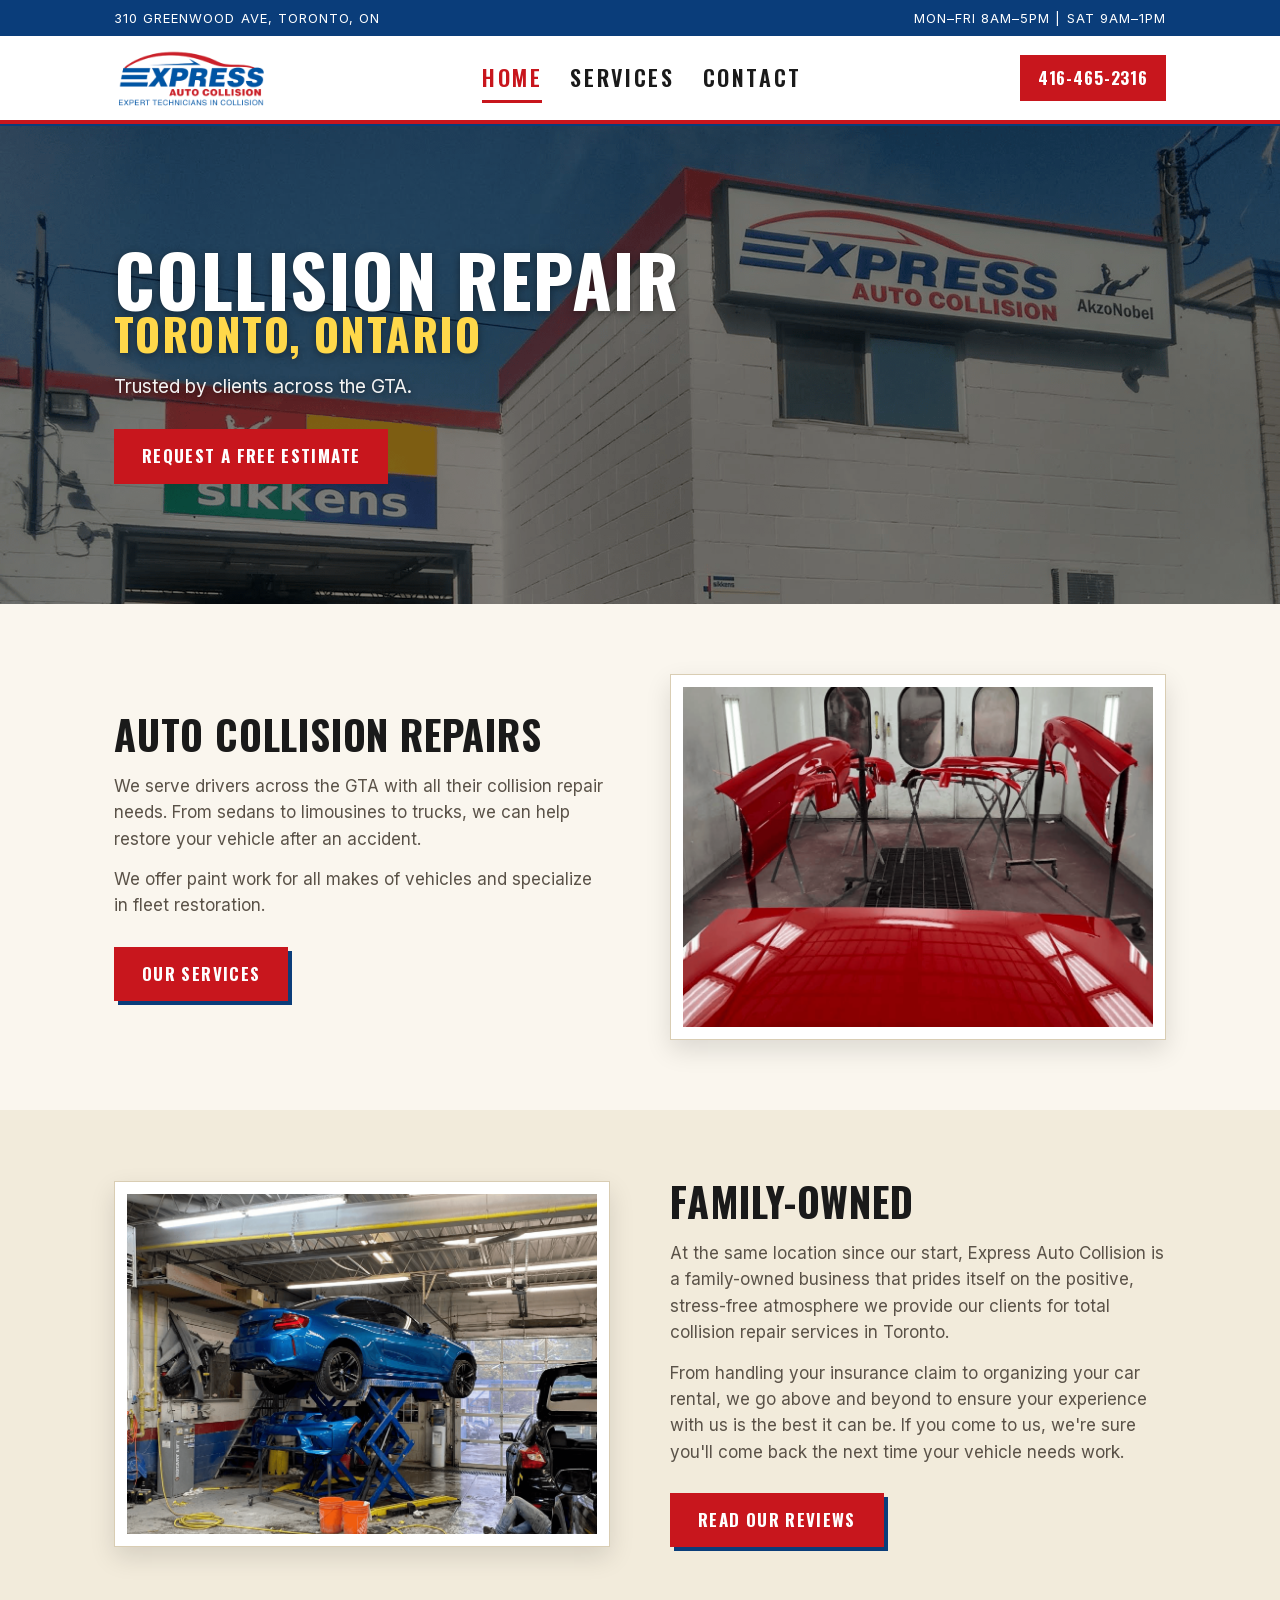
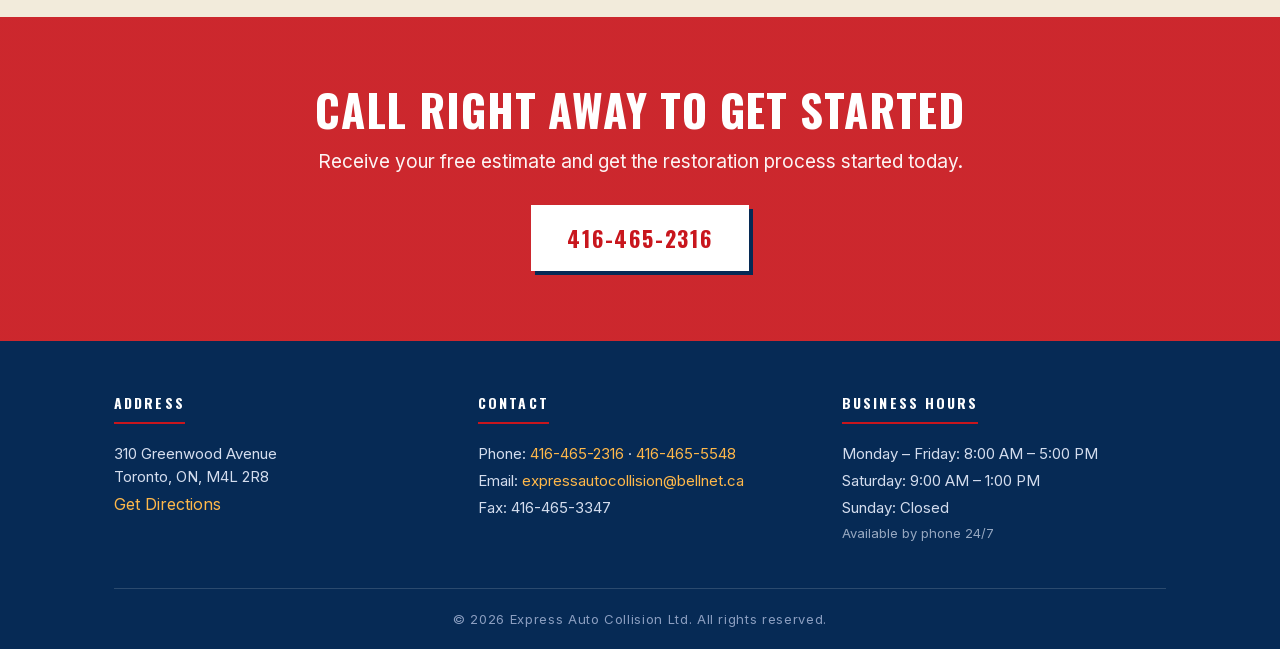
==== commit 6464f862: "Update styling" ====
--- a/index.html
+++ b/index.html
@@ -89,8 +89,8 @@
           Collision Repair
           <span class="accent">Toronto, Ontario</span>
         </h1>
-        <p class="lede">Toronto's trusted collision shop.</p>
-        <a href="contact.html" class="btn btn-primary">Get a Free Estimate</a>
+        <p class="lede">Trusted by clients across the GTA.</p>
+        <a href="contact.html" class="btn phone-cta">Request a Free Estimate</a>
       </div>
     </div>
   </section>
@@ -119,7 +119,7 @@
           <h2>Family-Owned</h2>
           <p>At the same location since our start, Express Auto Collision is a family-owned business that prides itself on the positive, stress-free atmosphere we provide our clients for total collision repair services in Toronto.</p>
           <p>From handling your insurance claim to organizing your car rental, we go above and beyond to ensure your experience with us is the best it can be. If you come to us, we're sure you'll come back the next time your vehicle needs work.</p>
-          <a href="https://www.google.com/maps/place/Express+Auto+Collision/@43.6738382,-79.3332668,17.3z/data=!4m8!3m7!1s0x89d4cc78cb6539c7:0x9262cc0b7ae6cdf1!8m2!3d43.673992!4d-79.3295359!9m1!1b1!16s%2Fg%2F1vs1sw93?entry=ttu&g_ep=EgoyMDI2MDYwMS4wIKXMDSoASAFQAw%3D%3D" target="_blank" rel="noopener" class="btn btn-outline">Read Our Reviews</a>
+          <a href="https://www.google.com/maps/place/Express+Auto+Collision/@43.6738382,-79.3332668,17.3z/data=!4m8!3m7!1s0x89d4cc78cb6539c7:0x9262cc0b7ae6cdf1!8m2!3d43.673992!4d-79.3295359!9m1!1b1!16s%2Fg%2F1vs1sw93?entry=ttu&g_ep=EgoyMDI2MDYwMS4wIKXMDSoASAFQAw%3D%3D" target="_blank" rel="noopener" class="btn btn-primary">Read Our Reviews</a>
         </div>
         <div class="framed">
           <img src="assets/images/bmw-on-lift.png" loading="lazy" alt="Vehicle on lift inside shop">
--- a/styles.css
+++ b/styles.css
@@ -175,7 +175,7 @@
   margin-bottom: 18px;
   text-shadow: 0 2px 8px rgba(0,0,0,0.4);
 }
-.hero h1 .accent { color: #ffd84a; display: block; }
+.hero h1 .accent { color: #ffd84a; display: block; font-size: 0.6em; }
 .hero p.lede {
   color: #f2f2f2;
   font-size: 19px;
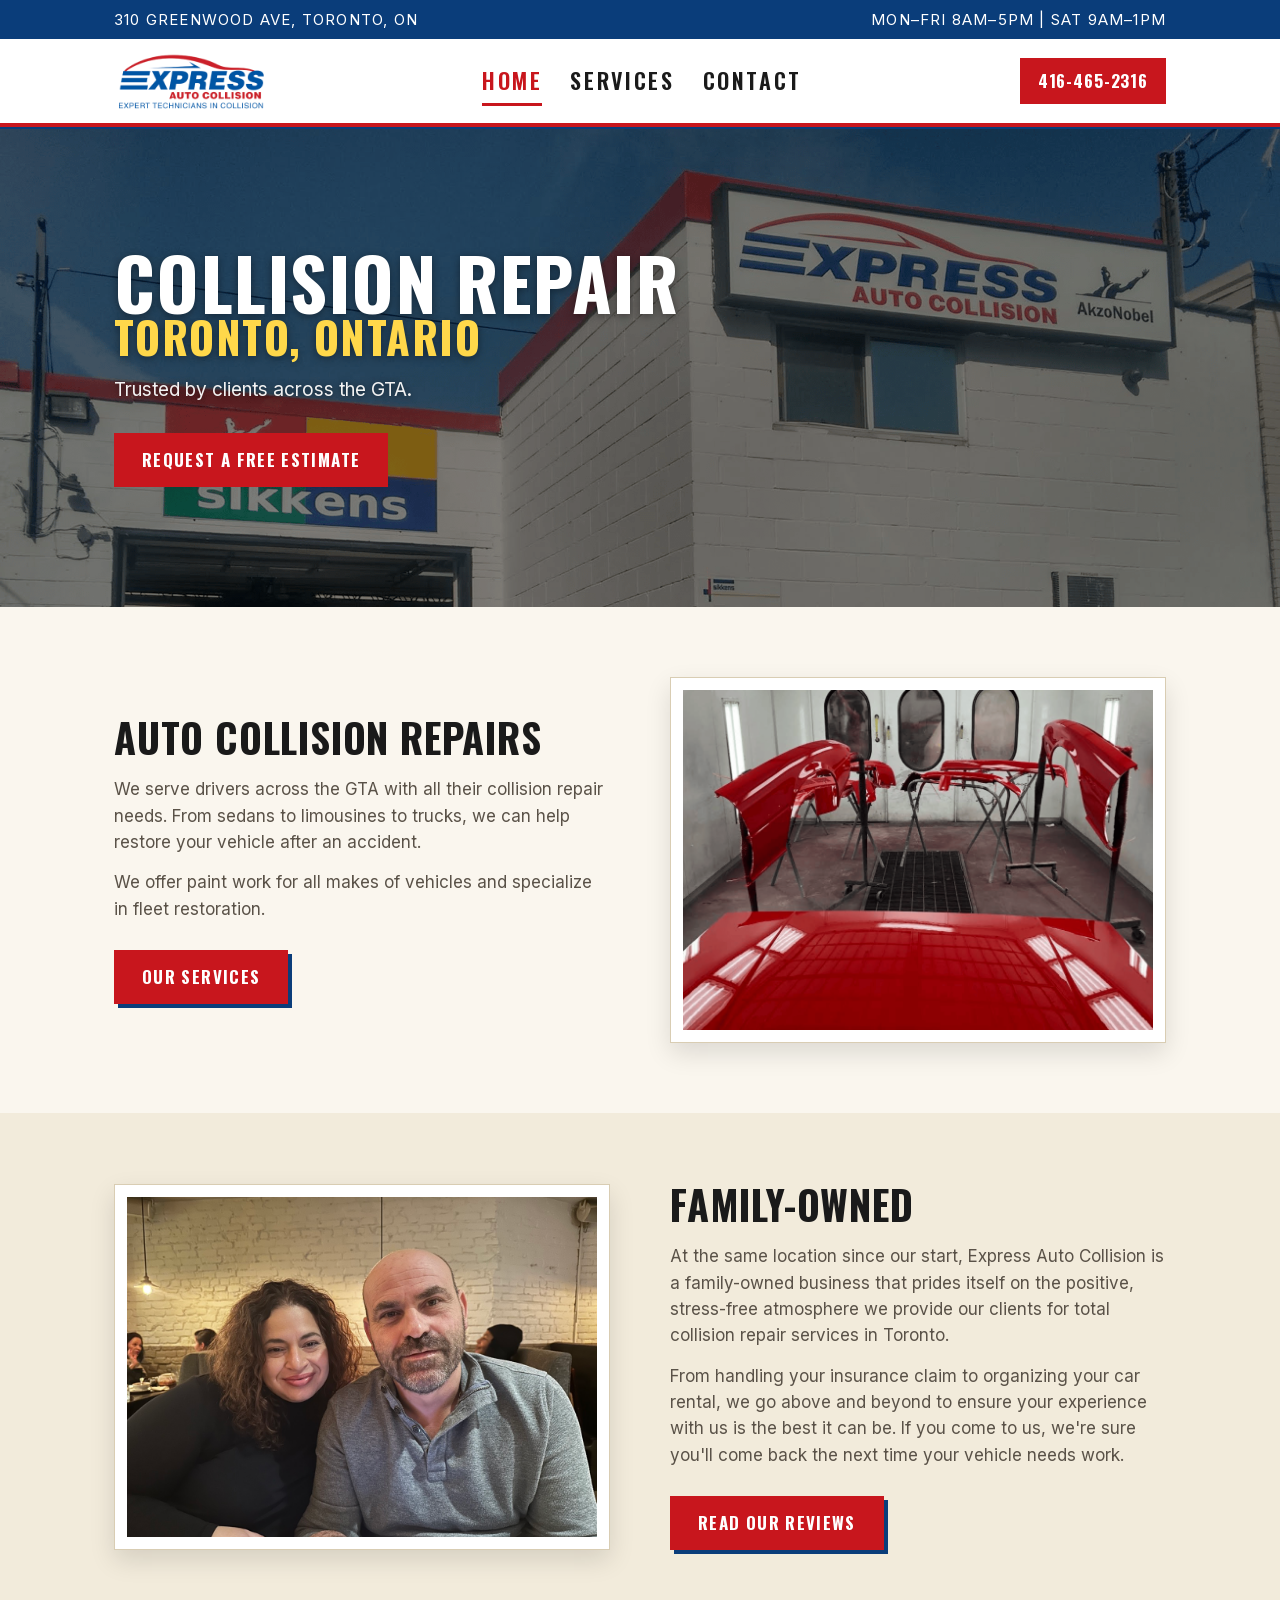
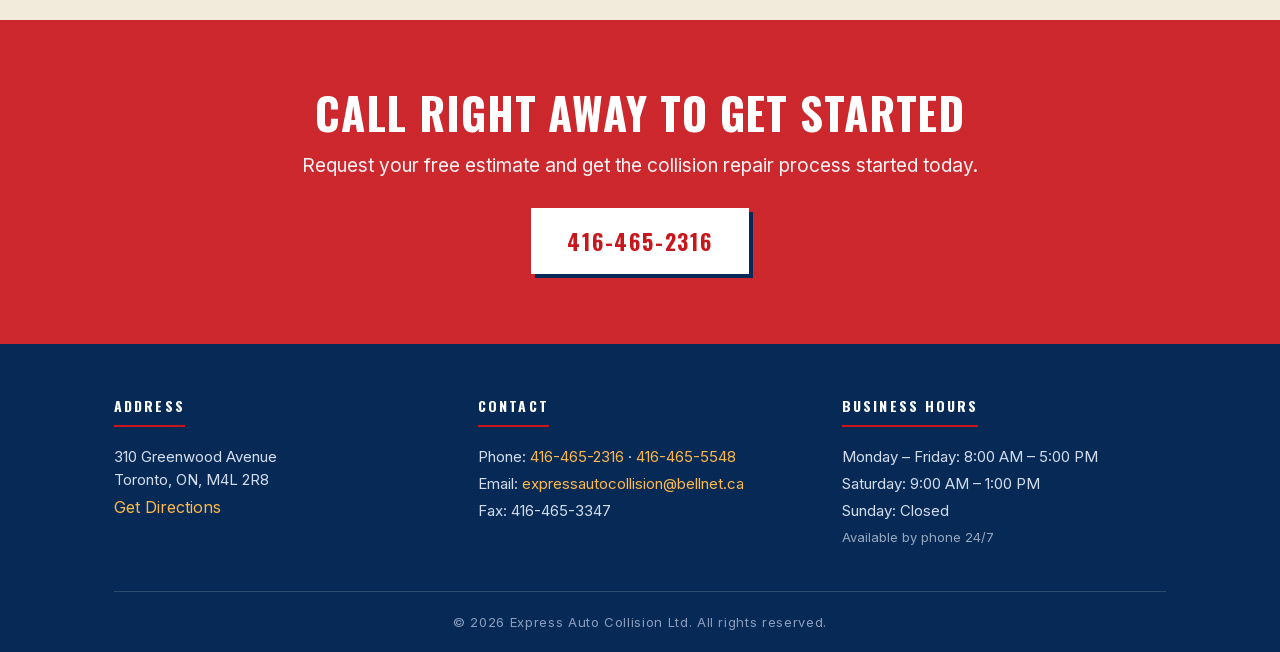
==== commit 7ecf27e5: "Updated images and responsiveness" ====
--- a/index.html
+++ b/index.html
@@ -119,10 +119,10 @@
           <h2>Family-Owned</h2>
           <p>At the same location since our start, Express Auto Collision is a family-owned business that prides itself on the positive, stress-free atmosphere we provide our clients for total collision repair services in Toronto.</p>
           <p>From handling your insurance claim to organizing your car rental, we go above and beyond to ensure your experience with us is the best it can be. If you come to us, we're sure you'll come back the next time your vehicle needs work.</p>
-          <a href="https://www.google.com/maps/place/Express+Auto+Collision/@43.6738382,-79.3332668,17.3z/data=!4m8!3m7!1s0x89d4cc78cb6539c7:0x9262cc0b7ae6cdf1!8m2!3d43.673992!4d-79.3295359!9m1!1b1!16s%2Fg%2F1vs1sw93?entry=ttu&g_ep=EgoyMDI2MDYwMS4wIKXMDSoASAFQAw%3D%3D" target="_blank" rel="noopener" class="btn btn-primary">Read Our Reviews</a>
+          <a href="https://maps.app.goo.gl/D8sUKuxZySzwzGhGA" target="_blank" rel="noopener" class="btn btn-primary">Read Our Reviews</a>
         </div>
         <div class="framed">
-          <img src="assets/images/bmw-on-lift.png" loading="lazy" alt="Vehicle on lift inside shop">
+          <img src="assets/images/mani-and-sofia.jpeg" loading="lazy" alt="Mani and Sofia">
         </div>
       </div>
     </div>
@@ -131,7 +131,7 @@
   <section class="cta-banner">
     <div class="container">
       <h2>Call Right Away to Get Started</h2>
-      <p>Receive your free estimate and get the restoration process started today.</p>
+      <p>Request your free estimate and get the collision repair process started today.</p>
       <a href="tel:4164652316" class="btn">416-465-2316</a>
     </div>
   </section>
--- a/styles.css
+++ b/styles.css
@@ -63,7 +63,7 @@
 .topbar {
   background: var(--blue);
   color: #fff;
-  font-size: 13px;
+  font-size: 15px;
   letter-spacing: 0.08em;
   text-transform: uppercase;
 }
@@ -373,7 +373,7 @@
   display: block;
   margin-bottom: 4px;
 }
-.info-row a { color: var(--red); text-decoration: none; font-weight: 600; }
+.info-row a { color: var(--red); text-decoration: none; font-weight: 600; overflow-wrap: break-word; }
 .info-row a:hover { text-decoration: underline; }
 .map iframe {
   width: 100%;
@@ -406,7 +406,7 @@
   display: inline-block;
 }
 footer p { color: #d4ddee; margin: 4px 0; font-size: 15px; }
-footer a { color: #ffb84a; text-decoration: none; }
+footer a { color: #ffb84a; text-decoration: none; overflow-wrap: break-word; }
 footer a:hover { text-decoration: underline; }
 .copyright {
   border-top: 1px solid rgba(255,255,255,0.15);
@@ -425,7 +425,8 @@
   @keyframes navdrop { from { opacity: 0; transform: translateY(-8px); } to { opacity: 1; transform: translateY(0); } }
   nav.main a { padding: 16px 24px; border-bottom: 1px solid #eee; border-left: 4px solid transparent; font-size: 16px; }
   nav.main a.active { border-left-color: var(--red); border-bottom-color: #eee; }
-  .topbar-inner { font-size: 11px; padding: 6px 16px; letter-spacing: 0.02em; }
+  .topbar-inner { font-size: 13px; padding: 6px 16px; letter-spacing: 0.02em; justify-content: center; }
+  .topbar-inner span:first-child { display: none; }
   .split-grid { grid-template-columns: 1fr; gap: 32px; }
   .split-grid.reverse > div:first-child { order: 0; }
   .services-layout { grid-template-columns: 1fr; gap: 32px; }
@@ -437,10 +438,10 @@
   .header-row { gap: 10px; }
   .logo { margin-right: auto; }
   .logo img { height: 42px; }
-  .phone-cta { height: 38px; padding: 0 16px; font-size: 16px; letter-spacing: 0.02em; white-space: nowrap; }
+  header .phone-cta { height: 38px; padding: 0 16px; font-size: 16px; letter-spacing: 0.02em; white-space: nowrap; }
 }
 
 @media (max-width: 360px) {
   .logo img { height: 38px; }
-  .phone-cta { padding: 0 11px; font-size: 15px; }
-}
+  header .phone-cta { padding: 0 11px; font-size: 15px; }
+}
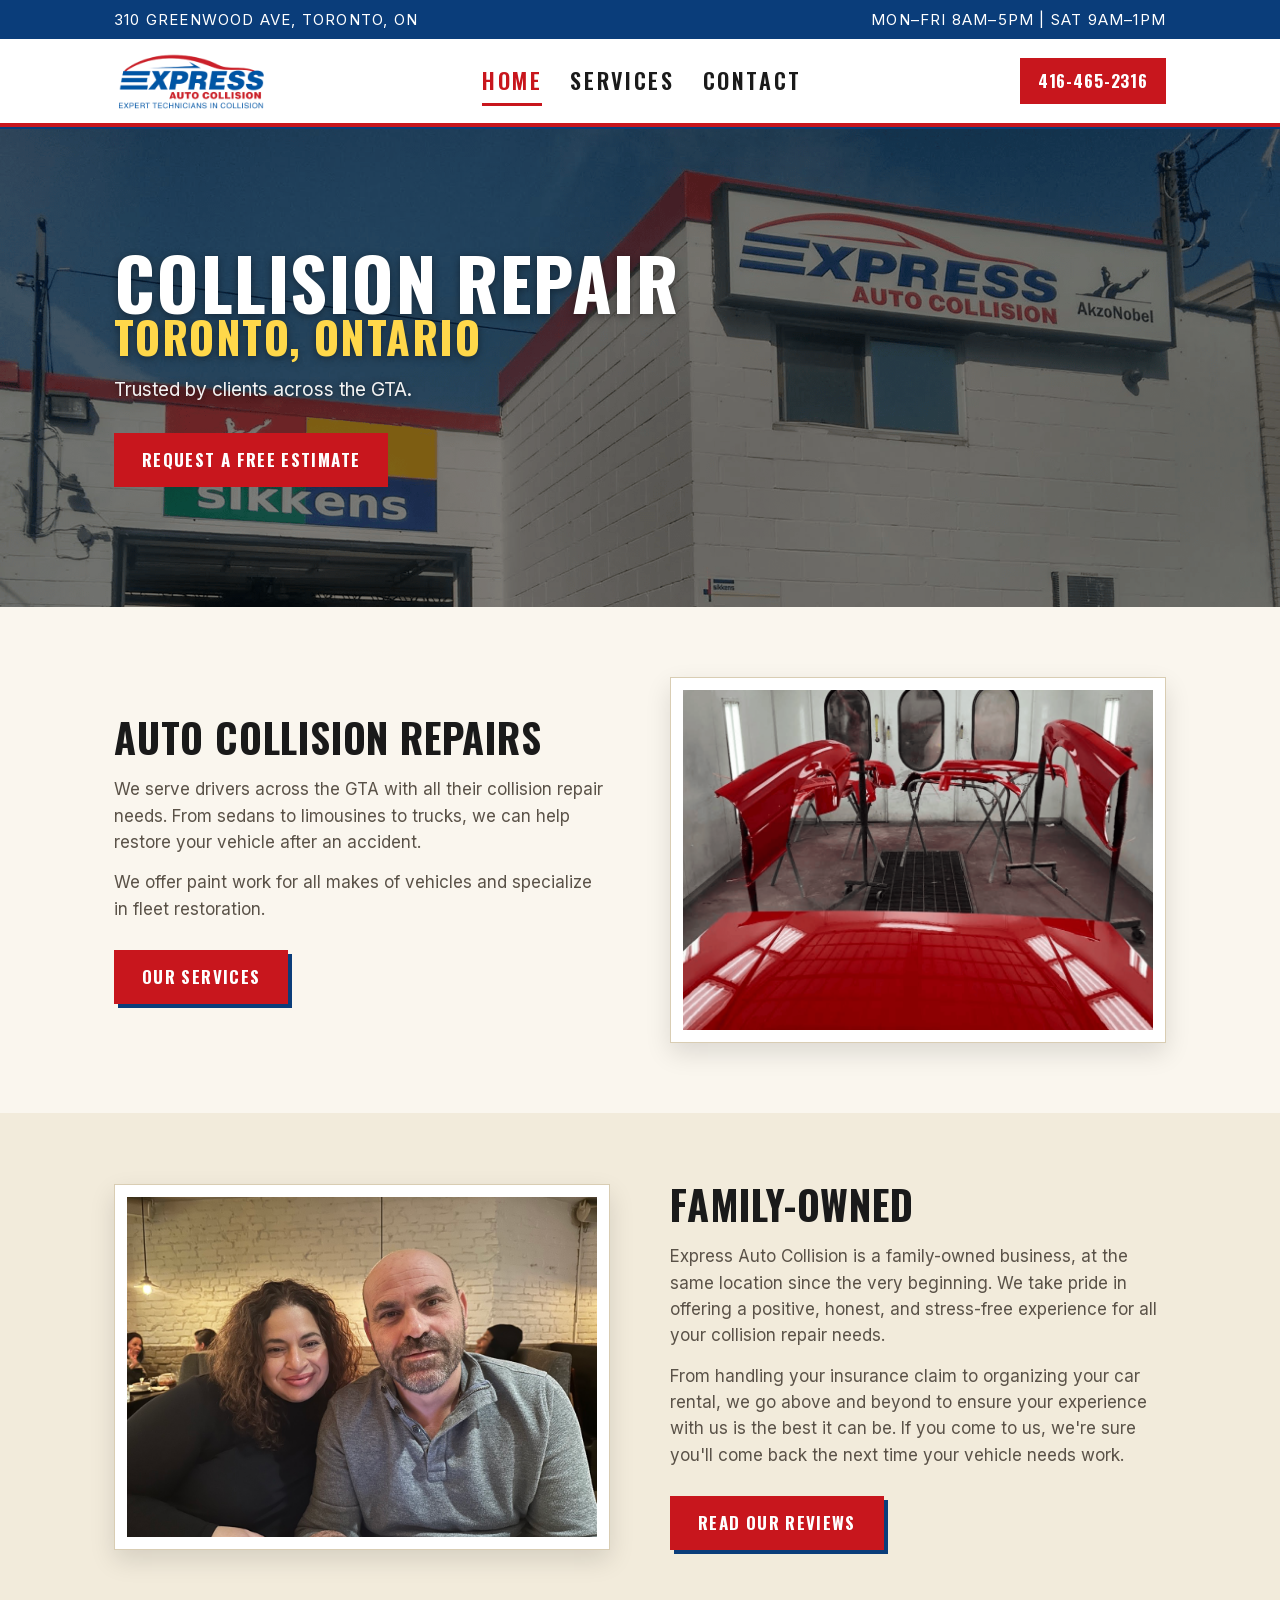
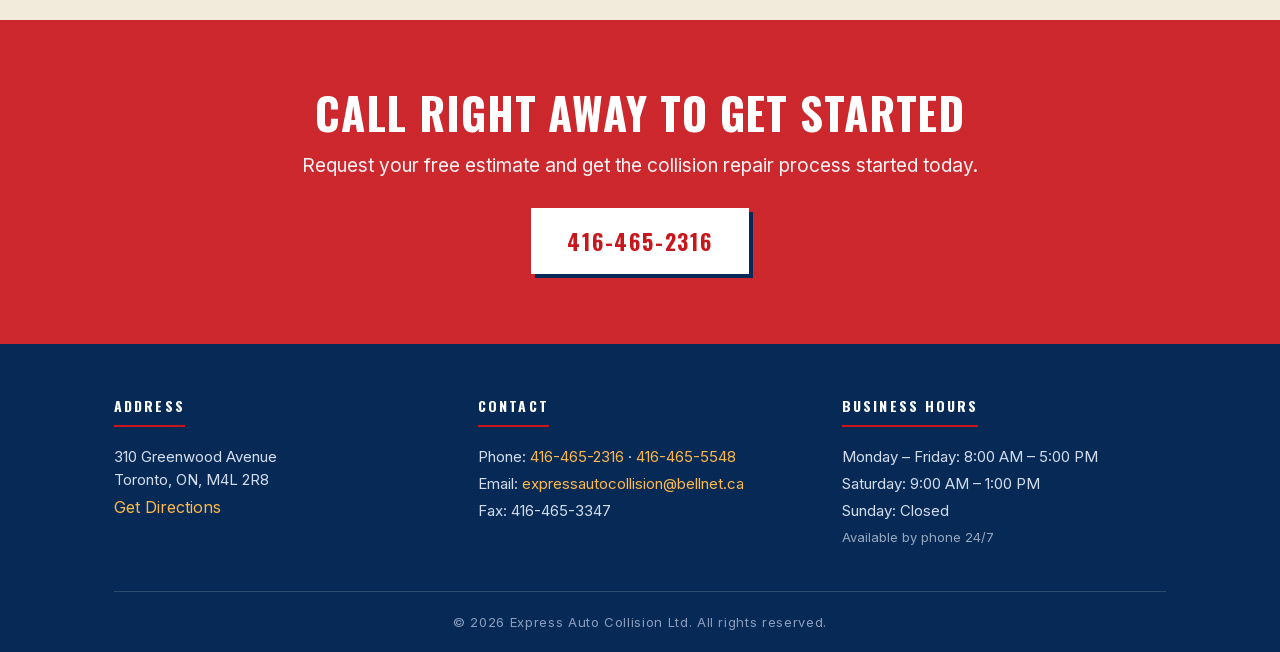
==== commit c8bf930f: "Update some minor wording" ====
--- a/index.html
+++ b/index.html
@@ -117,7 +117,7 @@
       <div class="split-grid reverse">
         <div>
           <h2>Family-Owned</h2>
-          <p>At the same location since our start, Express Auto Collision is a family-owned business that prides itself on the positive, stress-free atmosphere we provide our clients for total collision repair services in Toronto.</p>
+          <p>Express Auto Collision is a family-owned business, at the same location since the very beginning. We take pride in offering a positive, honest, and stress-free experience for all your collision repair needs.</p>
           <p>From handling your insurance claim to organizing your car rental, we go above and beyond to ensure your experience with us is the best it can be. If you come to us, we're sure you'll come back the next time your vehicle needs work.</p>
           <a href="https://maps.app.goo.gl/D8sUKuxZySzwzGhGA" target="_blank" rel="noopener" class="btn btn-primary">Read Our Reviews</a>
         </div>
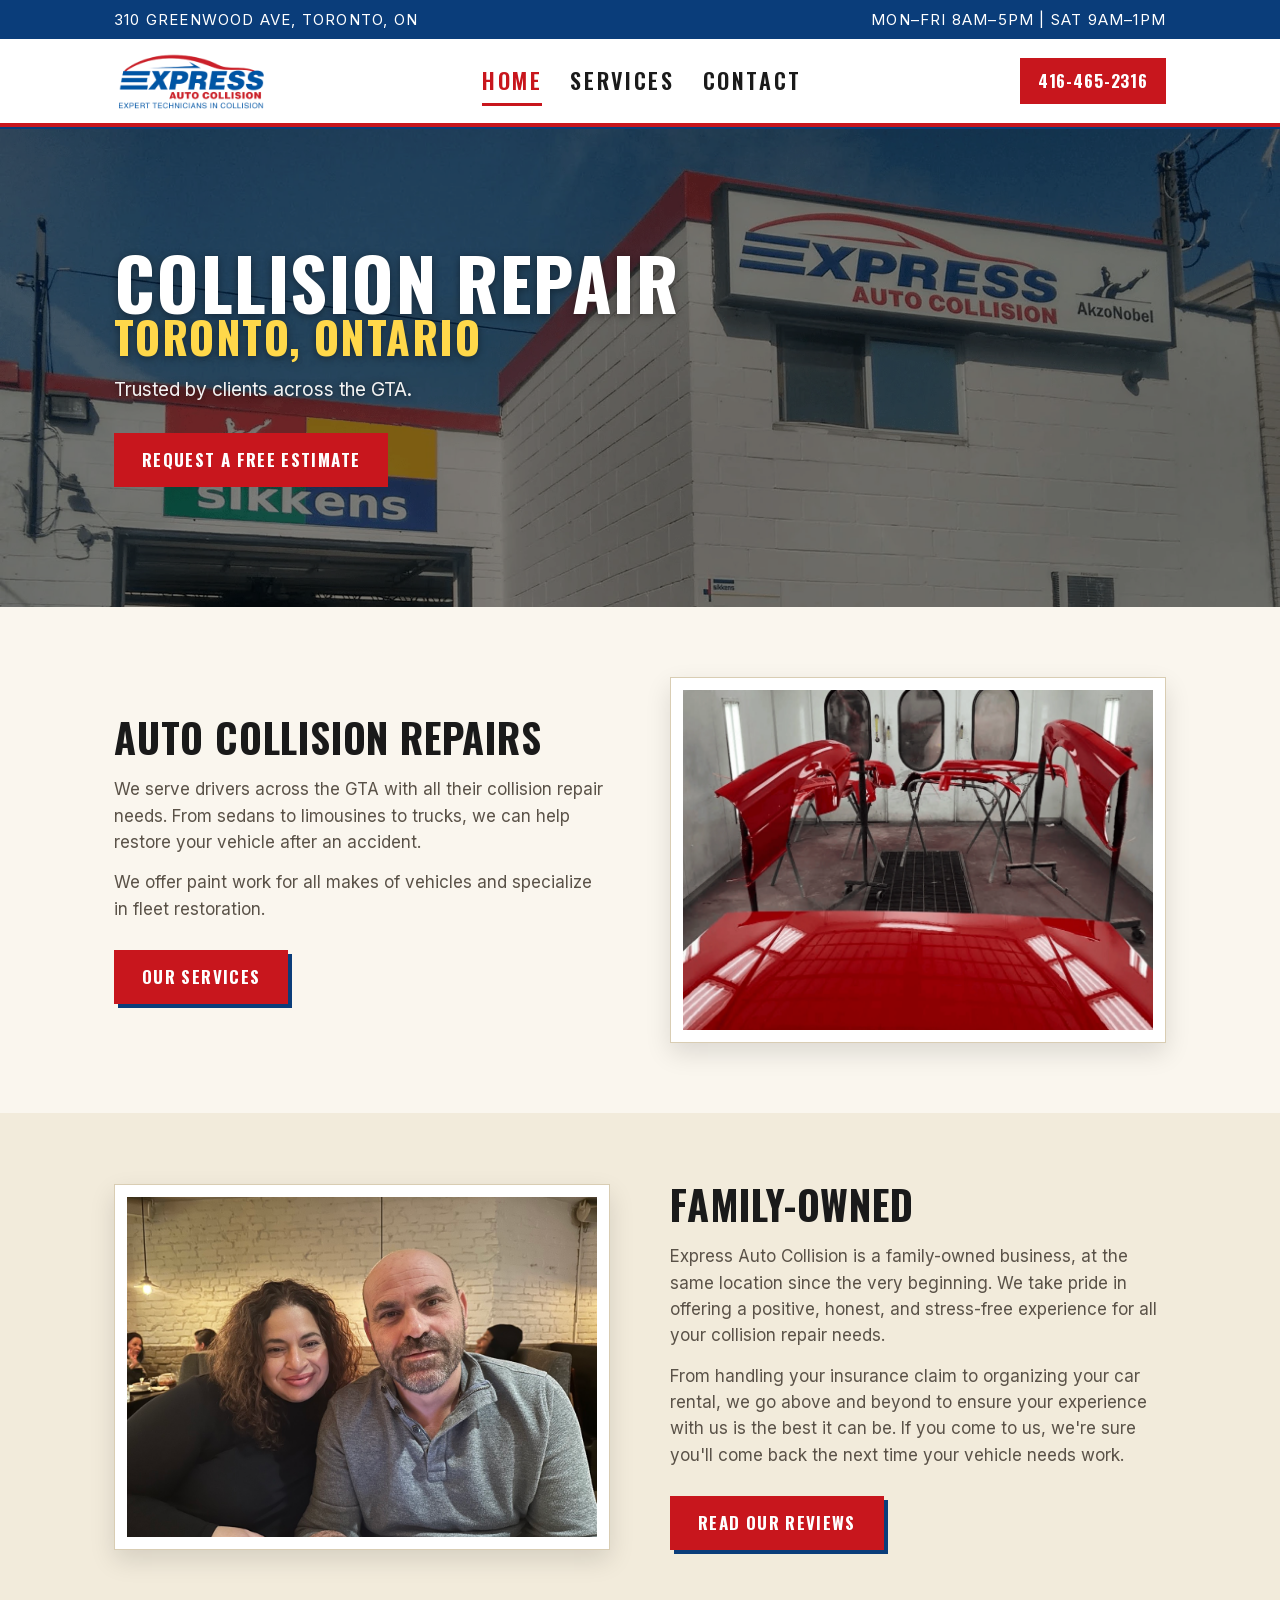
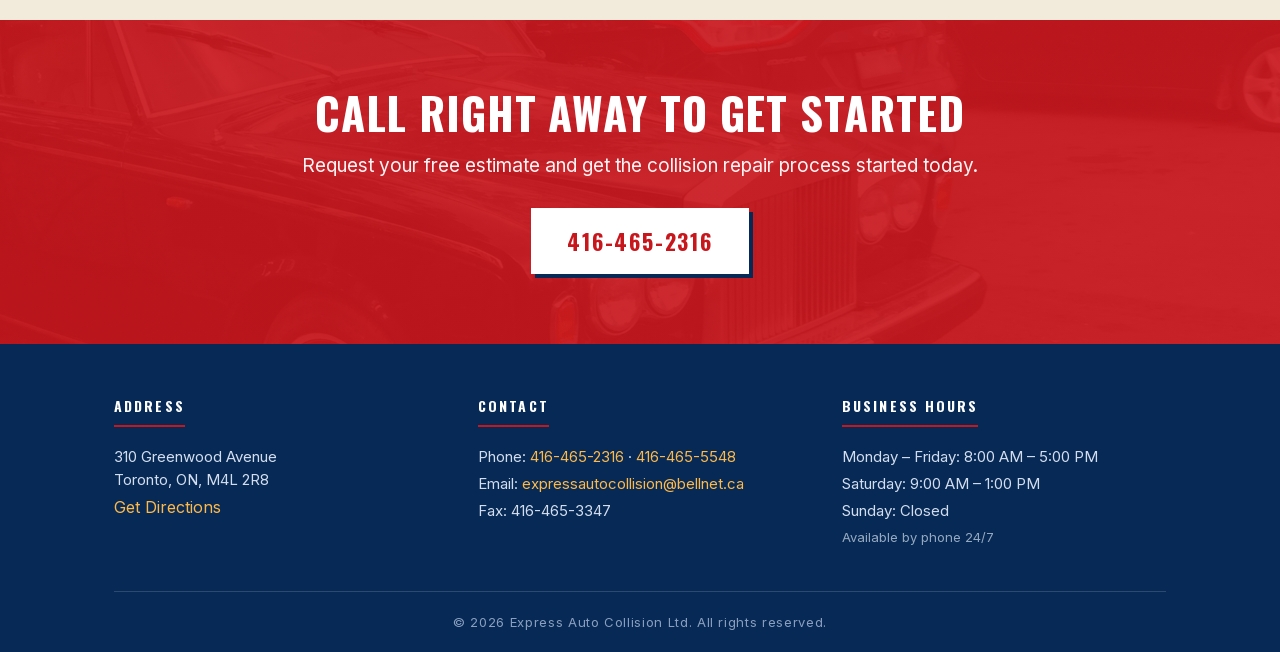
==== commit 2c417f24: "Create CNAME Delete CNAME  Create CNAME  Update index.html  Update to webps" ====
--- a/index.html
+++ b/index.html
@@ -3,7 +3,7 @@
 <head>
   <meta charset="UTF-8">
   <meta name="viewport" content="width=device-width, initial-scale=1.0">
-  <title>Express Auto Collision | Toronto</title>
+  <title>Express Auto Collision</title>
   <meta name="description" content="Toronto's trusted collision shop.">
   <link rel="icon" type="image/png" href="assets/favicon/favicon-96x96.png" sizes="96x96">
   <link rel="icon" type="image/svg+xml" href="assets/favicon/favicon.svg">
@@ -14,9 +14,10 @@
   <link rel="canonical" href="https://www.expressautocollision.ca/">
   <meta property="og:type" content="website">
   <meta property="og:url" content="https://www.expressautocollision.ca/">
-  <meta property="og:title" content="Express Auto Collision | Toronto">
+  <meta property="og:title" content="Express Auto Collision">
+  <meta property="og:site_name" content="Express Auto Collision">
   <meta property="og:description" content="Toronto's trusted collision shop.">
-  <meta property="og:image" content="https://www.expressautocollision.ca/assets/images/outside.png">
+  <meta property="og:image" content="https://www.expressautocollision.ca/assets/images/outside.jpg">
   <script type="application/ld+json">
   {
     "@context": "https://schema.org",
@@ -47,7 +48,7 @@
         "closes": "13:00"
       }
     ],
-    "image": "https://www.expressautocollision.ca/assets/images/outside.png"
+    "image": "https://www.expressautocollision.ca/assets/images/outside.jpg"
   }
   </script>
 </head>
@@ -82,7 +83,7 @@
   </header>
 
   <section class="hero">
-    <img class="hero-img" src="assets/images/outside.png" alt="Express Auto Collision storefront">
+    <img class="hero-img" src="assets/images/outside.webp" alt="Express Auto Collision storefront">
     <div class="hero-overlay">
       <div class="hero-content">
         <h1>
@@ -106,7 +107,7 @@
           <a href="services.html" class="btn btn-primary">Our Services</a>
         </div>
         <div class="framed">
-          <img src="assets/images/red.png" loading="lazy" alt="Red paint job in progress">
+          <img src="assets/images/red.webp" loading="lazy" alt="Red paint job in progress">
         </div>
       </div>
     </div>
--- a/styles.css
+++ b/styles.css
@@ -248,7 +248,7 @@
 .cta-banner {
   background:
     linear-gradient(rgba(200,22,29,0.92), rgba(200,22,29,0.92)),
-    url('assets/images/rolls-royce.png') center/cover;
+    url('assets/images/rolls-royce.webp') center/cover;
   color: #fff;
   padding: 70px 0;
   text-align: center;
